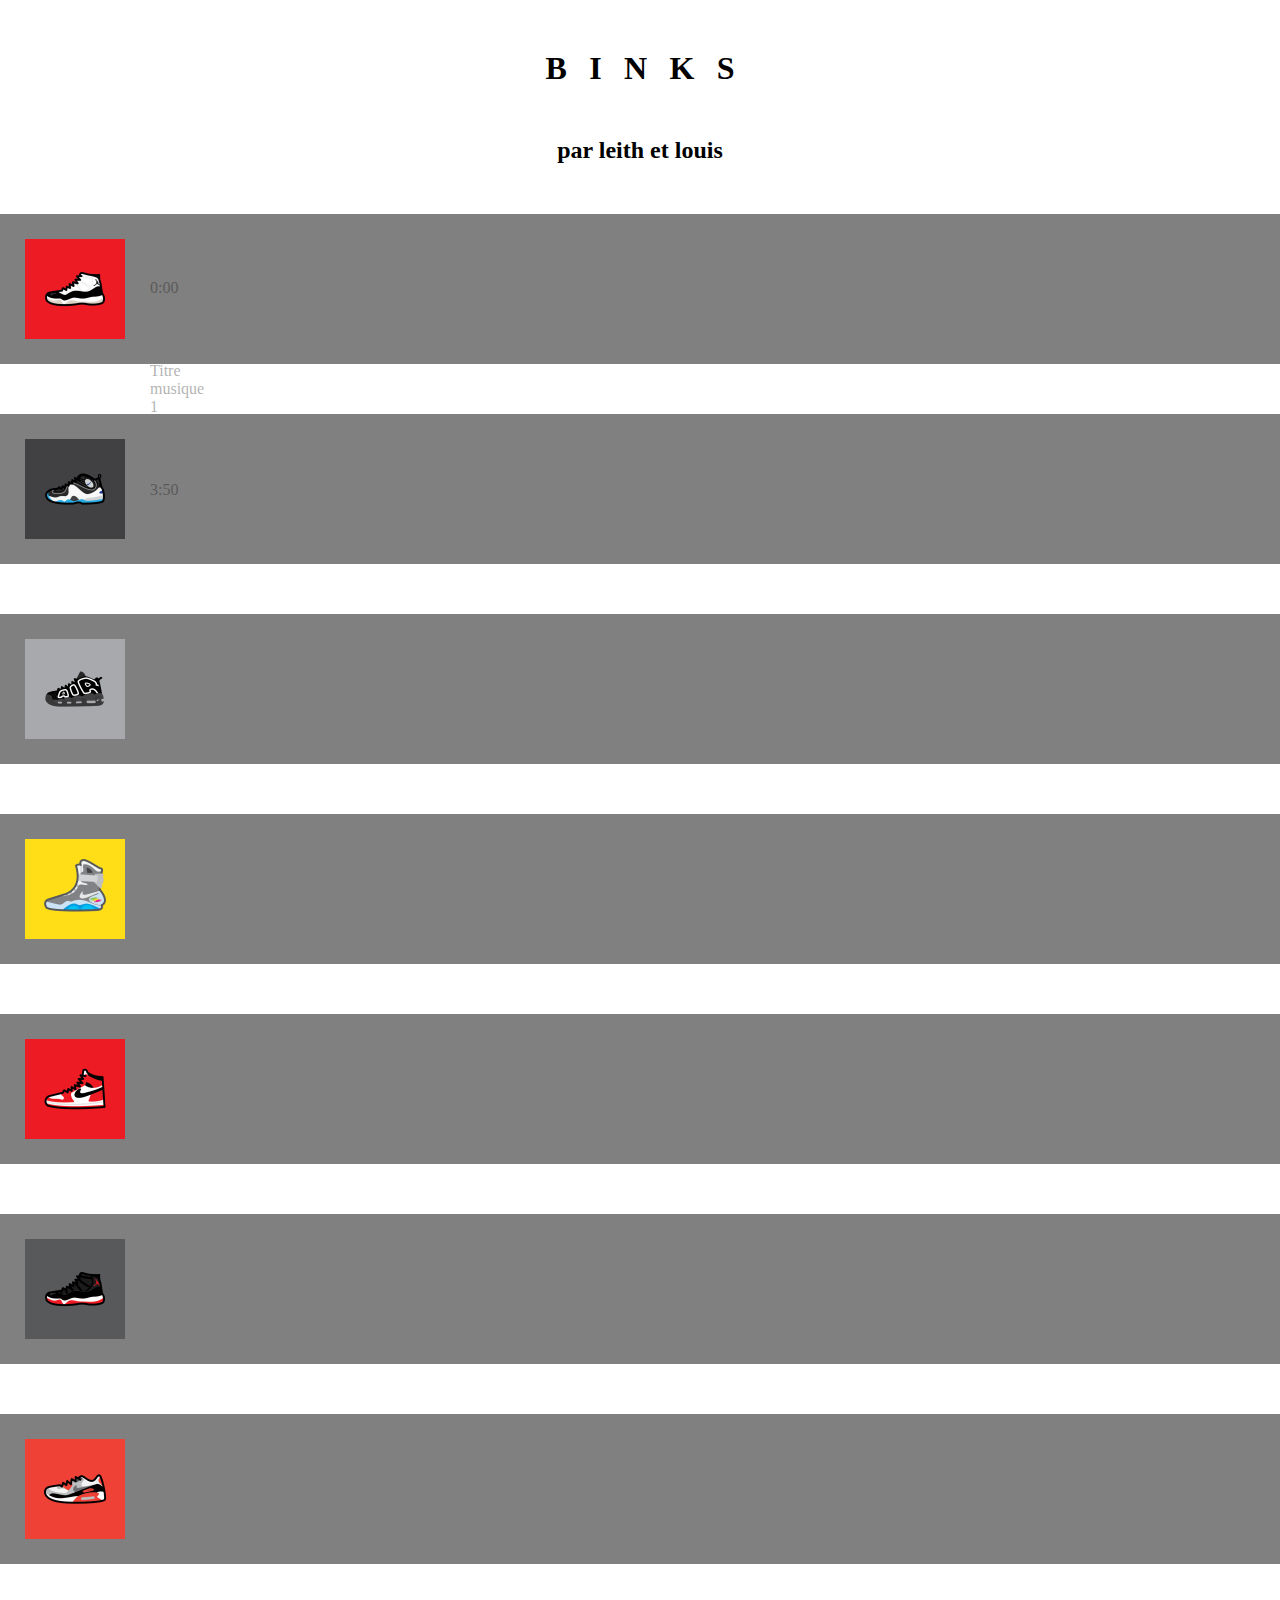
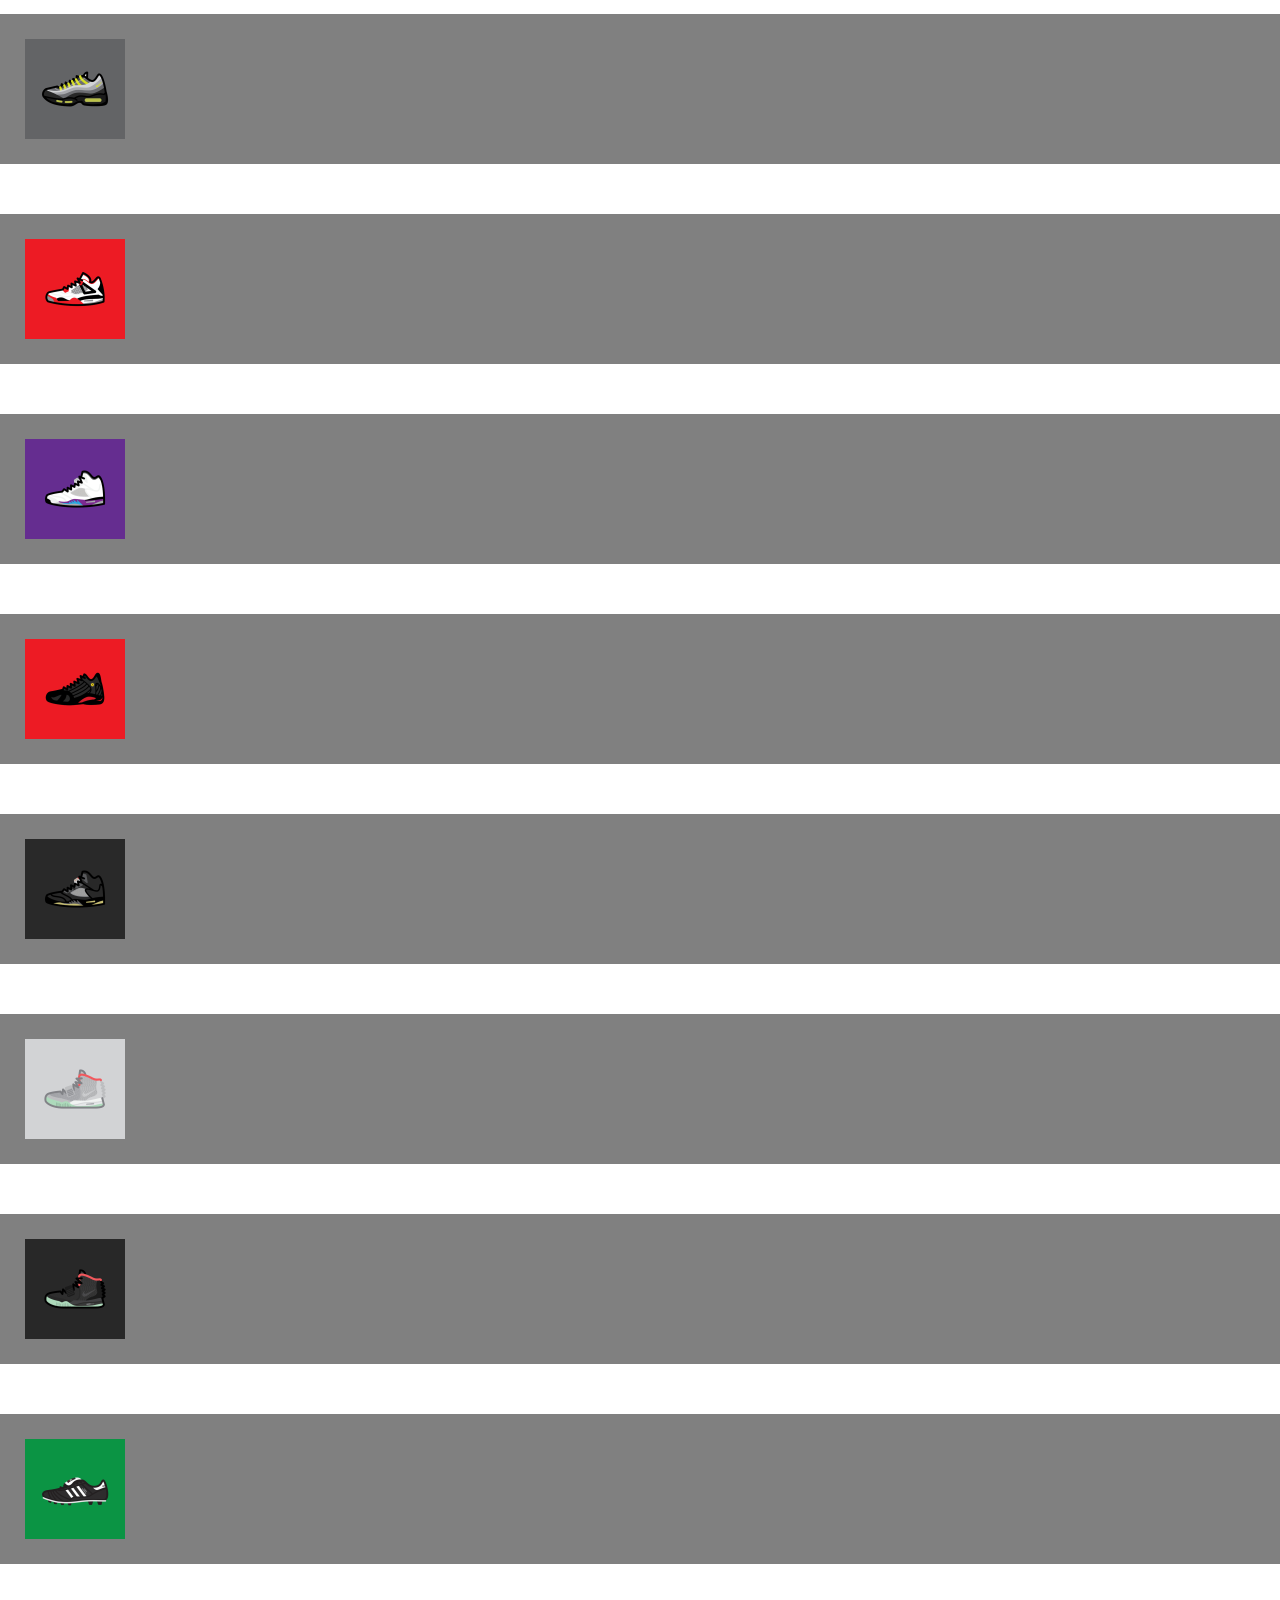
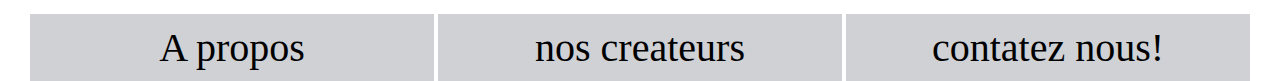
==== Binks-master/index.html @ 6ac834c7 "Timer" ====
<!DOCTYPE html>
<html lang="fr" dir="ltr">
  <head>

    <meta charset="utf-8">
    <link rel="stylesheet" href="style.css" />
    <title>NSI</title>

    <style>     * { padding: 0; margin: 0; }
     canvas { background: #eee; display: block; margin: 100 auto; }
    </style>

  </head>

  <body>

    <h1>BINKS</h1>
    <h2>par leith et louis</h2>

    <div class = "espaceMusique"><img class = "logoMusique" src="src/images/logo1.jpg" onclick="play('musique1')"/>
        <div id = barreProgression>
          <audio id='musique1' ontimeupdate="update(this)">
            <source src = "src/sons/musique1.wav">
          </audio>
          <span id="progression">0:00</span>
          <span id="titre">Titre musique 1</span>
          <span id="total">3:50</span>
        </div>
    </div>

    <div class = "espaceMusique"><img class = "logoMusique" src="src/images/logo2.jpg" onclick="play('musique2')"/>
        <div id = barreProgression>
        <audio id='musique2' ontimeupdate="update(this)" >
          <source src = "src/sons/musique2.wav">
        </audio>
        </div>
    </div>

    <div class = "espaceMusique"><img class = "logoMusique" src="src/images/logo3.jpg" onclick="play('musique3') "/>
      <div id = barreProgression>
      <audio id='musique3' ontimeupdate="update(this)">
        <source src = "src/sons/musique3.mp3">
      </audio>
      </div>
    </div>

    <div class = "espaceMusique"><img class = "logoMusique" src="src/images/logo4.jpg" onclick="play('musique4')"/>
      <div id = barreProgression>
      <audio id='musique4' ontimeupdate="update(this)">
        <source src = "src/sons/musique4.mp3">
      </audio>
      </div>
    </div>

    <div class = "espaceMusique"><img class = "logoMusique" src="src/images/logo5.jpg" onclick="play('musique5')"/>
      <div id = barreProgression>
      <audio id='musique5' ontimeupdate="update(this)">
        <source src = "src/sons/musique5.mp3">
      </audio>
      </div>
    </div>

    <div class = "espaceMusique"><img class = "logoMusique" src="src/images/logo6.jpg" onclick="play('musique6')"/>
      <div id = barreProgression>
      <audio id='musique6' ontimeupdate="update(this)">
        <source src = "src/sons/musique6.wav">
      </audio>
      </div>
    </div>

    <div class = "espaceMusique"><img class = "logoMusique" src="src/images/logo7.jpg" onclick="play('musique7')"/>
      <div id = barreProgression>
      <audio id='musique7' ontimeupdate="update(this)">
        <source src = "src/sons/musique7.mp3">
      </audio>
      </div>
    </div>

    <div class = "espaceMusique"><img class = "logoMusique" src="src/images/logo8.jpg" onclick="play('musique8')"/>
      <div id = barreProgression>
      <audio id='musique8' ontimeupdate="update(this)">
        <source src = "src/sons/musique8.mp3">
      </audio>
      </div>
   </div>
    <div class = "espaceMusique"><img class = "logoMusique" src="src/images/logo9.jpg" onclick="play('musique9')"/>
      <div id = barreProgression>
     <audio id='musique9' ontimeupdate="update(this)">
        <source src = "src/sons/musique9.mp3">
      </audio>
      </div>
    </div>

    <div class = "espaceMusique"><img class = "logoMusique" src="src/images/logo10.jpg" onclick="play('musique10')"/>
      <div id = barreProgression>
      <audio id='musique10' ontimeupdate="update(this)">
        <source src = "src/sons/musique10.wav">
      </audio>
      </div>
    </div>

    <div class = "espaceMusique"><img class = "logoMusique" src="src/images/logo11.jpg" onclick="play('musique11')"/>
      <div id = barreProgression>
      <audio id='musique11' ontimeupdate="update(this)">
        <source src = "src/sons/musique11.wav">
      </audio>
      </div>
    </div>

    <div class = "espaceMusique"><img class = "logoMusique" src="src/images/logo12.jpg" onclick="play('musique12')"/>
      <div id = barreProgression>
      <audio id='musique12' ontimeupdate="update(this)">
        <source src = "src/sons/musique12.mp3">
      </audio>
      </div>
    </div>

    <div class = "espaceMusique"><img class = "logoMusique" src="src/images/logo13.jpg" onclick="play('musique13')"/>
      <div id = barreProgression>
      <audio id='musique13' ontimeupdate="update(this)">
        <source src = "src/sons/musique13.wav">
      </audio>
      </div>
    </div>

    <div class = "espaceMusique"><img class = "logoMusique" src="src/images/logo14.jpg" onclick="play('musique14')"/>
      <div id = barreProgression>
      <audio id='musique14' ontimeupdate="update(this)">
        <source src = "src/sons/musique14.wav">
      </audio>
      </div>
    </div>

    <div class = "espaceMusique"><img class = "logoMusique" src="src/images/logo15.jpg" onclick="play('musique15')"/>
      <div id = barreProgression>
      <audio id='musique15' ontimeupdate="update(this)">
        <source src = "src/sons/musique15.mp3">
      </audio>
      </div>
    </div>


    <script src="script.js"></script>

  <footer>
      <nav>
          <ul>
            <li class="binks1"><a href="">A propos</a></li>
            <li class="binks1"><a href="">nos createurs</a></li>
            <li class="binks1"><a href="mailto:louisgrignola0108@gmail.com">contatez nous! </a>
            </li>
          </ul>
        </nav>
    </p>
  </footer>

  </body>
</html>
---- Binks-master/style.css ----
h1{
  margin: 50px;
  color: black;
  text-align: center;
  font-family:Quicksand-regular;
  font-size: 75;
  letter-spacing: 0.7em;
  text-indent: 0.7em;
}

h2{
  margin: 50px;
  color: black;
  text-align: center;
  font-family:Quicksand-regular;
  font-size: 50;
}

@font-face {
    font-family:Quicksand-regular ;
    src: url('src/police/Quicksand-regular.otf');

}nav ul li {
  text-align : center ;
  display : inline-block;
  width : 31%;
  font-size : 1.2rem;
  margin : 10px 0 10px 0;
  padding : 10px 10px 10px 10px;
}

div{
  margin: 50px 10% 20px;;
  padding: auto;
  background-color:white;
}


body{
  background-color: white;
  font-family: Quicksand-regular;
}

.espaceMusique{
  margin: auto;
  margin-bottom: 50px;
  height: 150px;
  width: 1400px;
  background-color: grey;
}

.logoMusique{
  margin: 25px 25px;
  height: 100px;
  width: 100px;
  position: absolute;
  z-index: 2;

}

.logoMusique:hover{
  opacity: 0.5;
}

nav ul li {
  color: white;
  text-align : center ;
  display : inline-block;
  width : 30%;
  font-size :40px;
  margin : auto;
  padding : 10px 10px 10px 10px;
}


.binks1{
  background-color: #CFD1D5;
}

a {
  text-decoration : none ;
  color : black;
}

nav ul {
  text-align : center;
}

#barreProgression{
  background-color: #CFD1D5;
  height: 150px;
  width: 0px;
  margin-left: 0px;
  margin-right: 0px;
  opacity: 0.3;
}

#progression{
  display: inline-block;
  margin-left: 150px;
  margin-top: 65px;
}

#total{
  display: inline-block;
  margin-left: 150px;
  margin-top: 65px;
}

#titre{
  display: inline-block;
  margin-left: 150px;
  margin-top: 65px;}
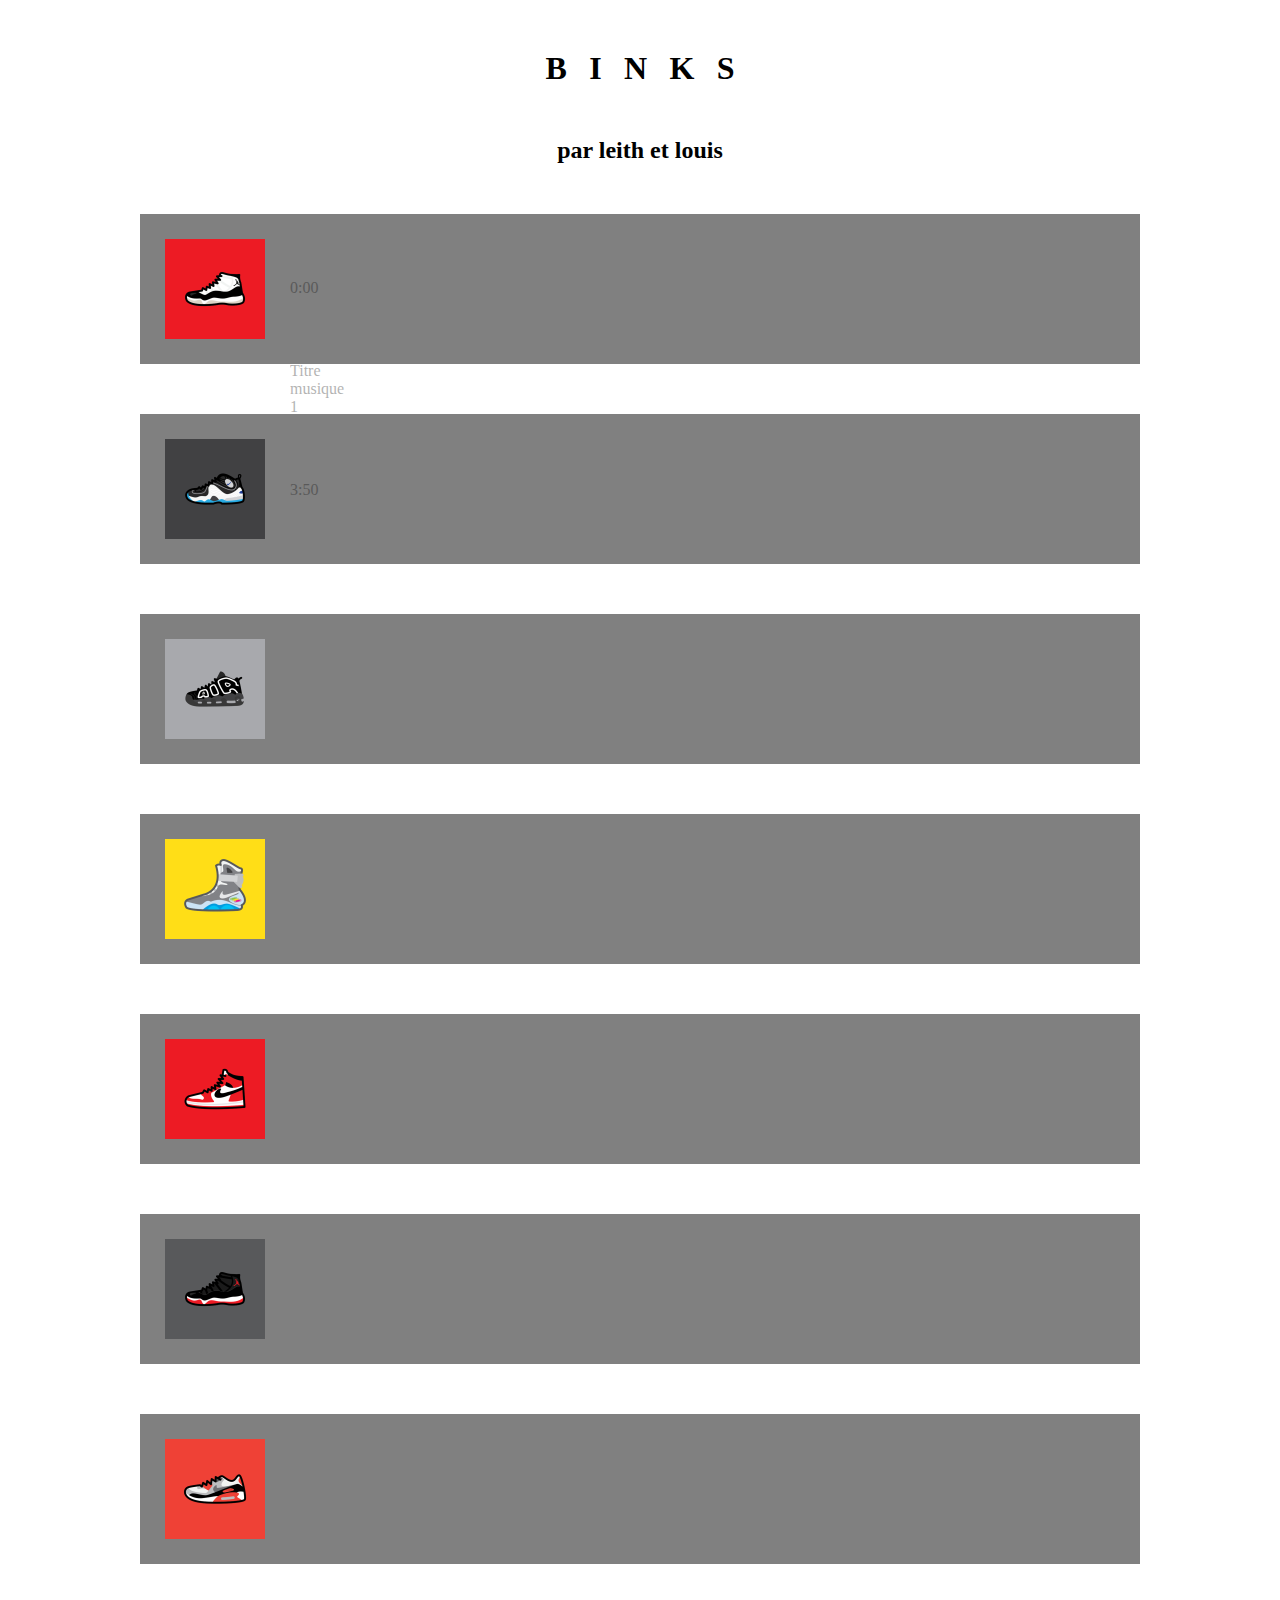
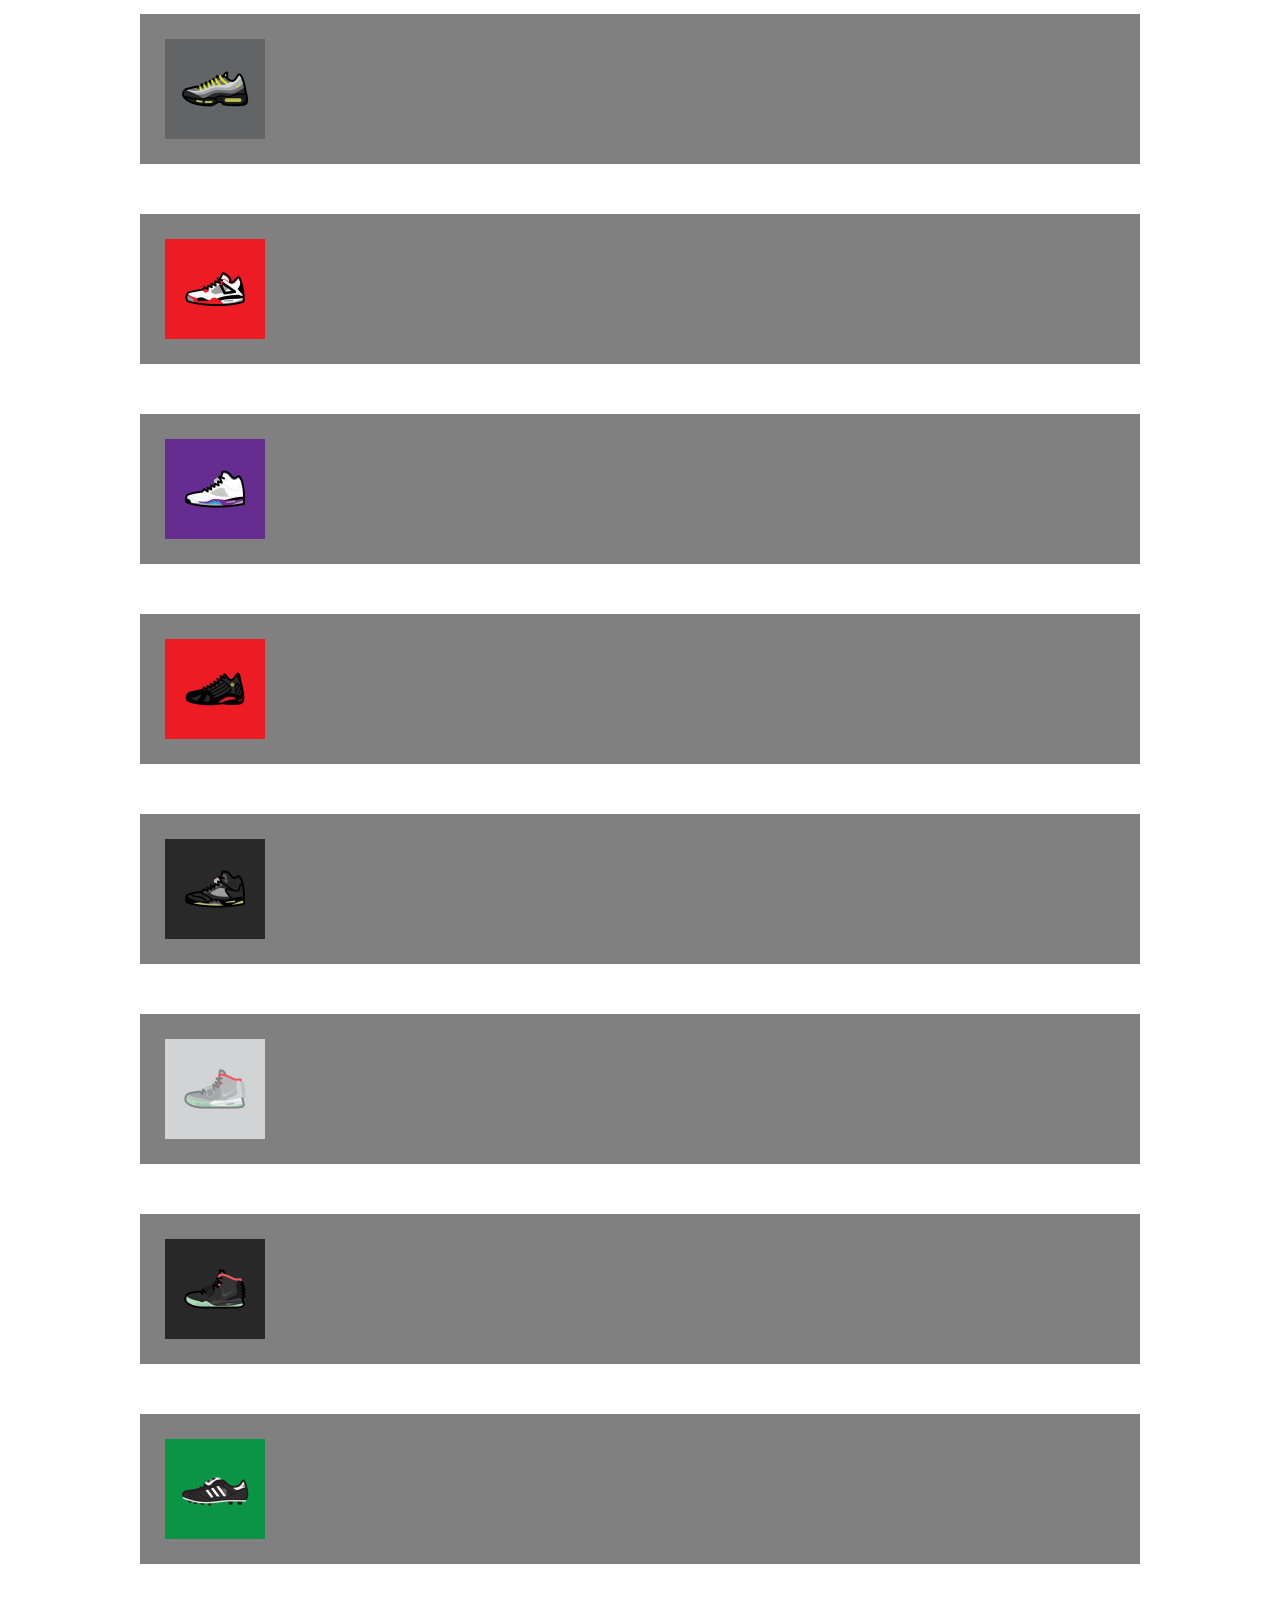
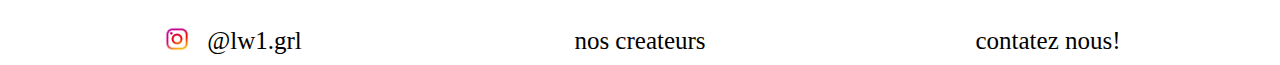
==== commit c32c8133: "nik" ====
--- a/Binks-master/index.html
+++ b/Binks-master/index.html
@@ -145,7 +145,8 @@
   <footer>
       <nav>
           <ul>
-            <li class="binks1"><a href="">A propos</a></li>
+            <li class="binks1"><img  class= "style_footer" src="src/images/insta.png"><a href="https://www.instagram.com/lw1.grl/?hl=fr">@lw1.grl</a>
+            </li>
             <li class="binks1"><a href="">nos createurs</a></li>
             <li class="binks1"><a href="mailto:louisgrignola0108@gmail.com">contatez nous! </a>
             </li>
--- a/Binks-master/style.css
+++ b/Binks-master/style.css
@@ -45,7 +45,7 @@
   margin: auto;
   margin-bottom: 50px;
   height: 150px;
-  width: 1400px;
+  width: 1000px;
   background-color: grey;
 }
 
@@ -67,14 +67,17 @@
   text-align : center ;
   display : inline-block;
   width : 30%;
-  font-size :40px;
+  font-size :25px;
   margin : auto;
   padding : 10px 10px 10px 10px;
 }
 
-
-.binks1{
-  background-color: #CFD1D5;
+ 
+.style_footer{
+  height: 30px;
+  width: 30px;
+  margin-right: 15px;
+  margin-bottom: -5px;
 }
 
 a {
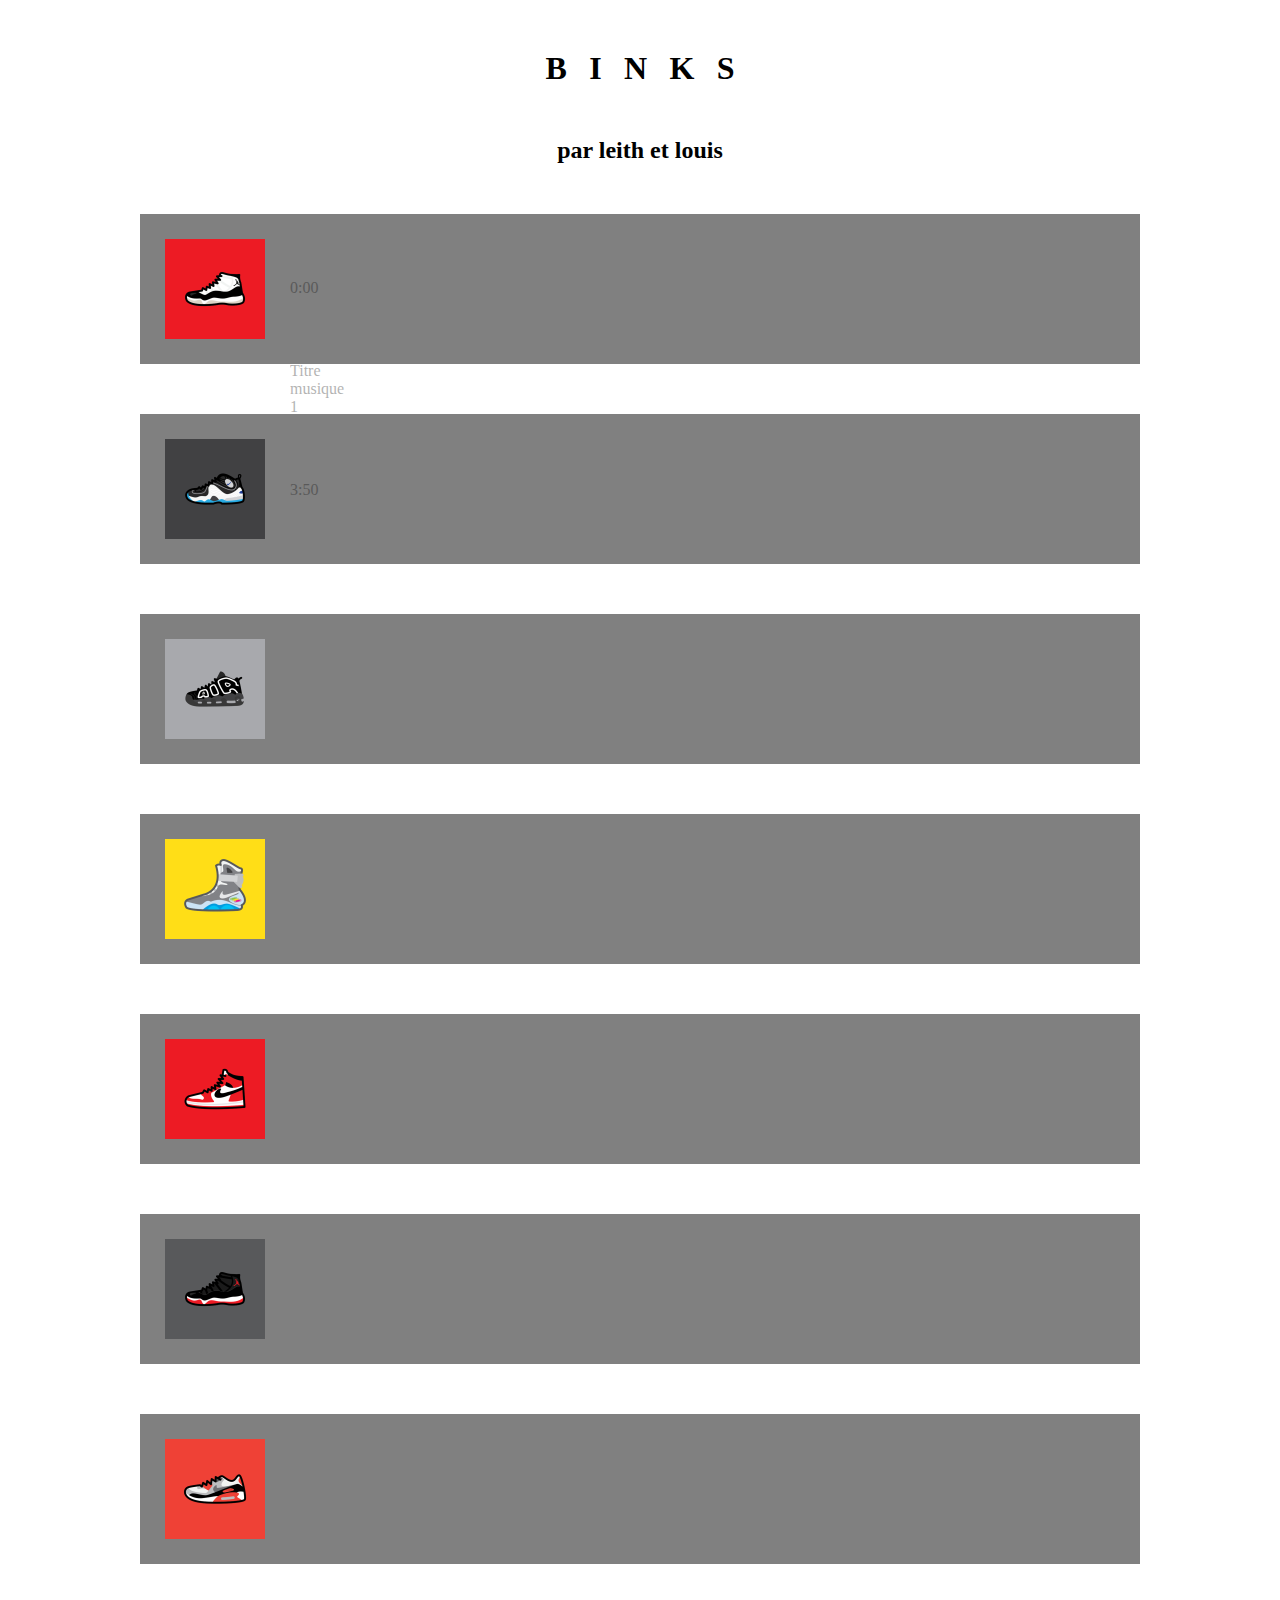
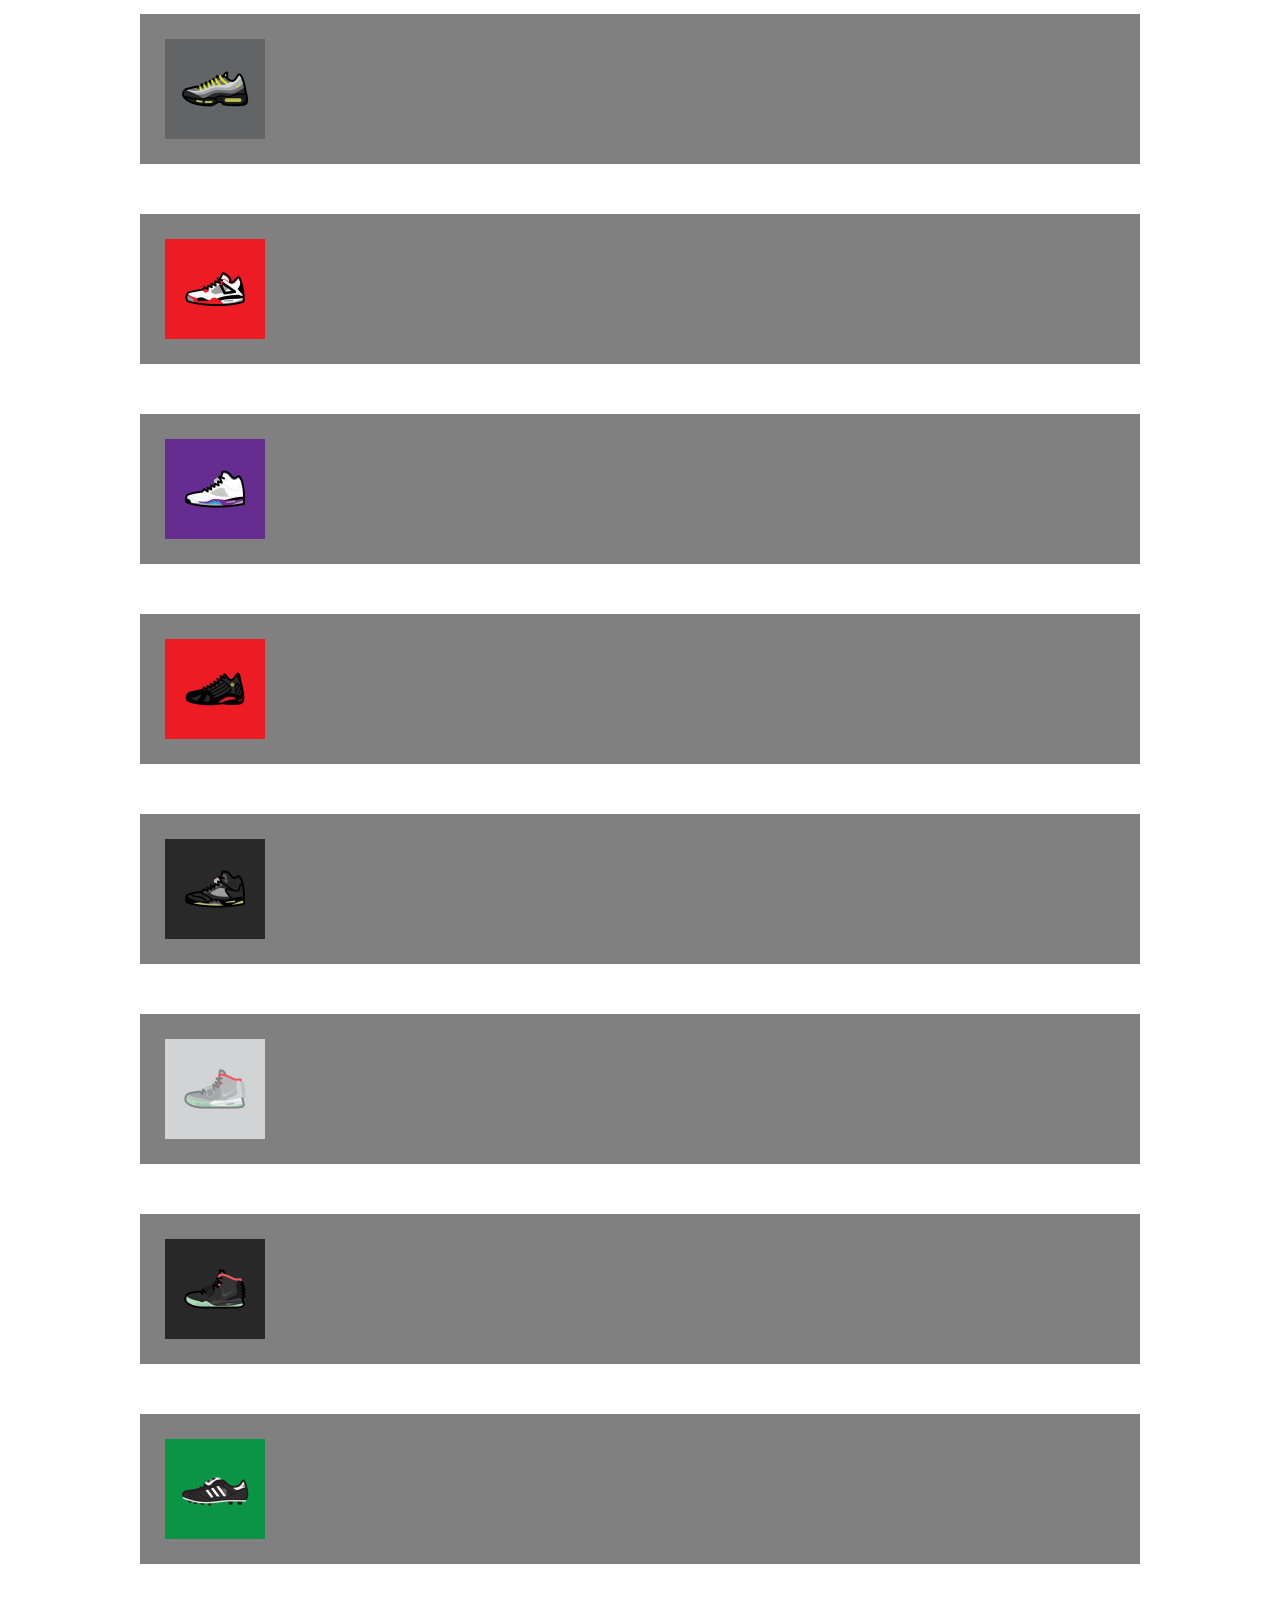
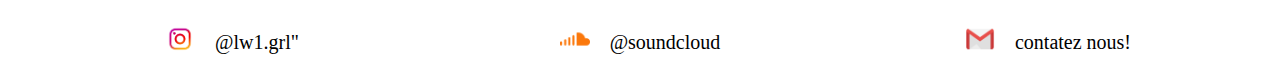
==== commit cd957c40: "Add files via upload" ====
--- a/Binks-master/index.html
+++ b/Binks-master/index.html
@@ -145,10 +145,20 @@
   <footer>
       <nav>
           <ul>
-            <li class="binks1"><img  class= "style_footer" src="src/images/insta.png"><a href="https://www.instagram.com/lw1.grl/?hl=fr">@lw1.grl</a>
+            <li class="binks1">
+              <img  class= "style_footer" src="src/images/insta.png">
+              <a href="https://www.instagram.com/lw1.grl/?hl=fr">@lw1.grl" 
+              </a>
             </li>
-            <li class="binks1"><a href="">nos createurs</a></li>
-            <li class="binks1"><a href="mailto:louisgrignola0108@gmail.com">contatez nous! </a>
+            <li class="binks1">
+              <img  class="style_footer" src="src/images/soundcloud.png">
+              <a href="https://soundcloud.com/louis-grignola">@soundcloud
+            </a>
+            </li>
+            <li class="binks1">
+              <img class="style_footer" src="src/images/mail.png">
+              <a href="mailto:louisgrignola0108@gmail.com">contatez nous! 
+              </a>
             </li>
           </ul>
         </nav>
--- a/Binks-master/style.css
+++ b/Binks-master/style.css
@@ -67,7 +67,7 @@
   text-align : center ;
   display : inline-block;
   width : 30%;
-  font-size :25px;
+  font-size :20px;
   margin : auto;
   padding : 10px 10px 10px 10px;
 }
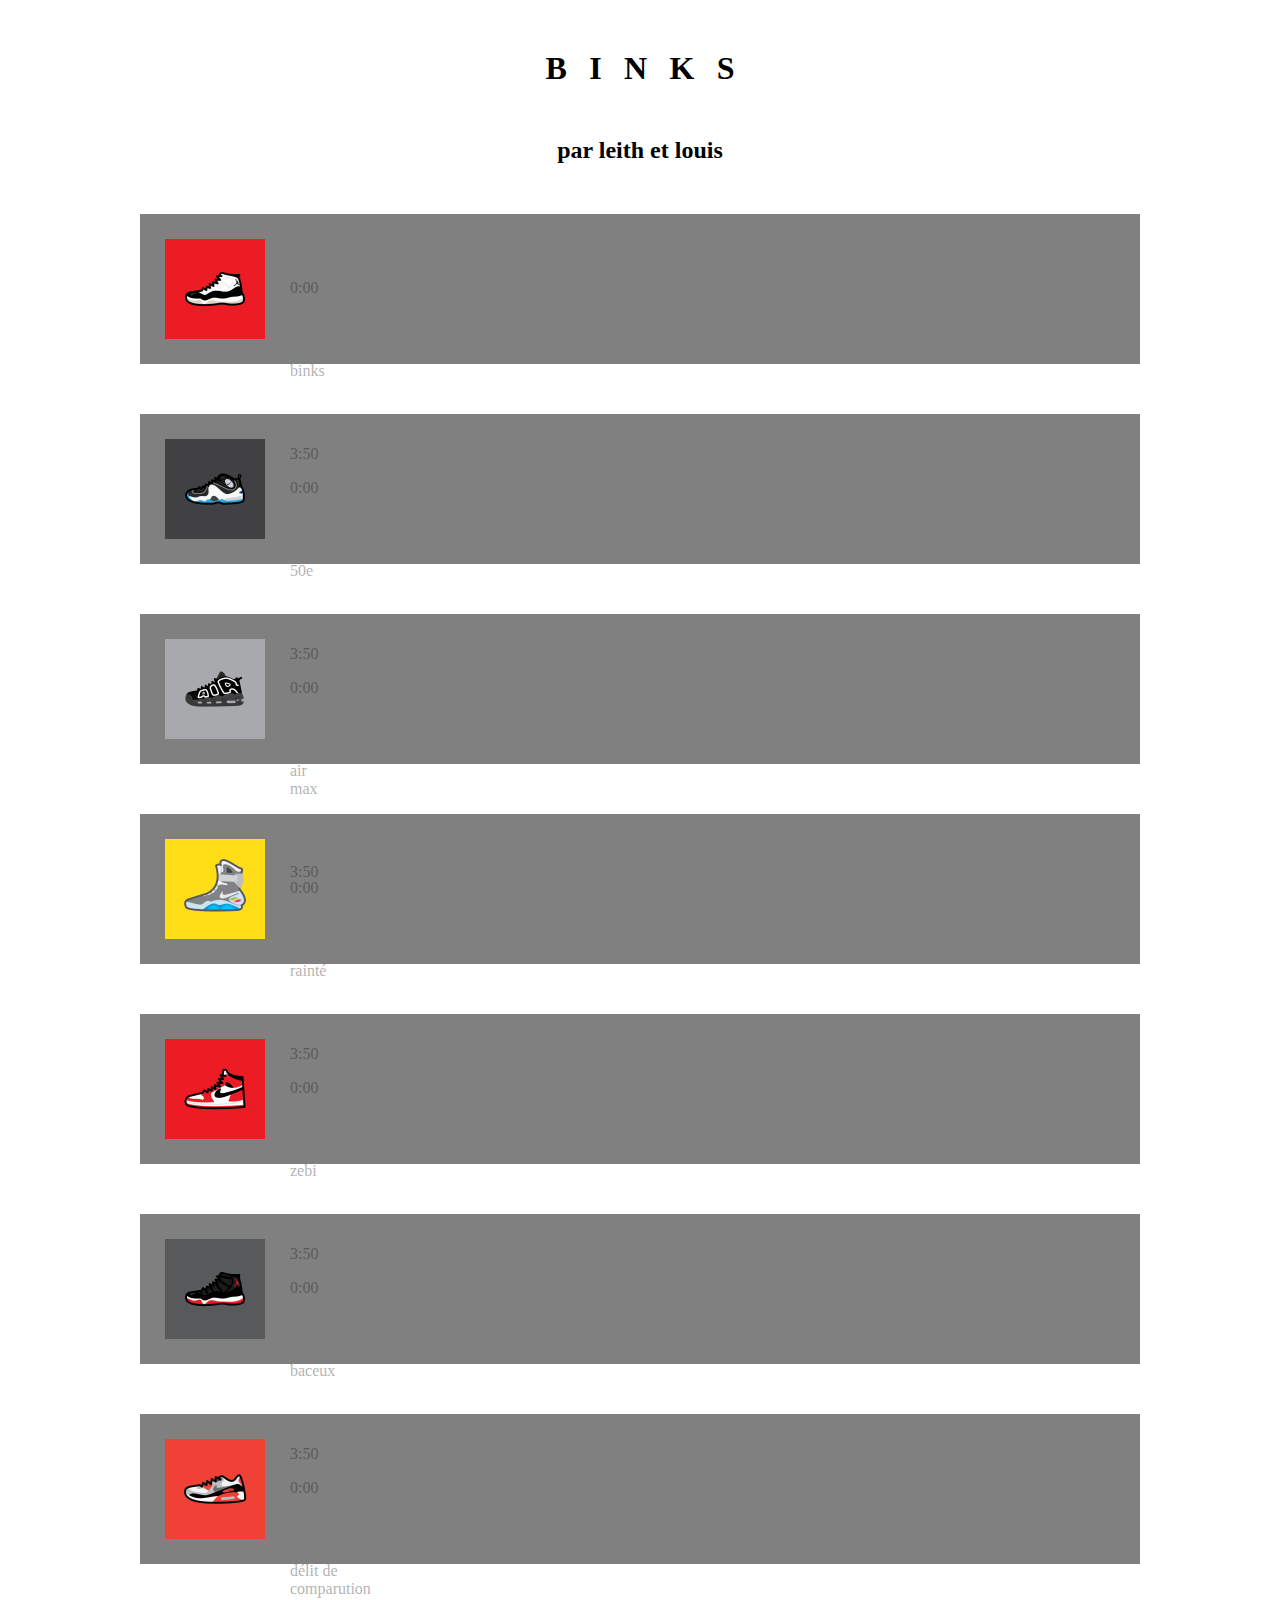
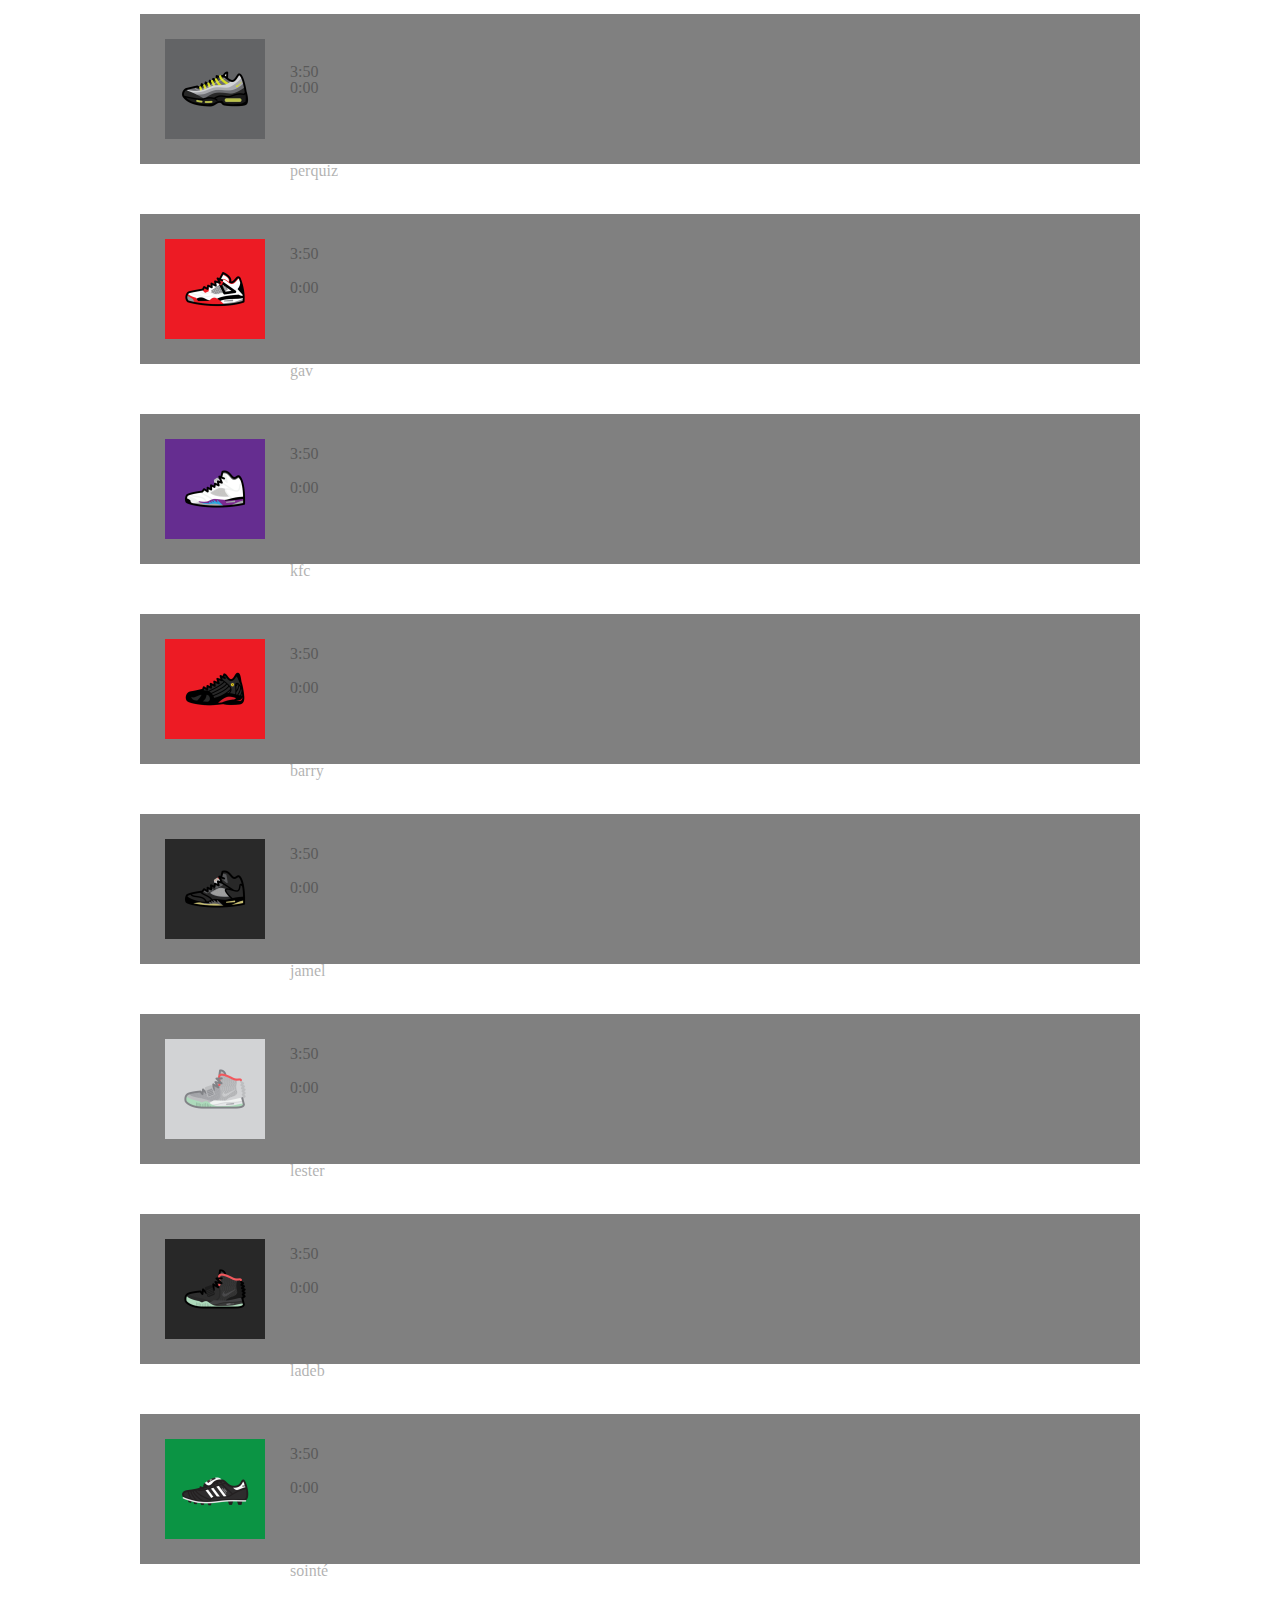
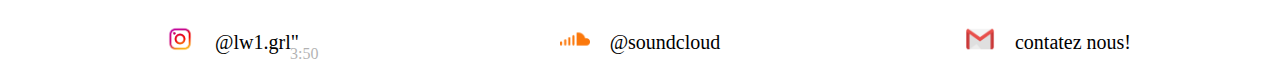
==== commit d81b698f: "Add files via upload" ====
--- a/Binks-master/index.html
+++ b/Binks-master/index.html
@@ -23,7 +23,7 @@
             <source src = "src/sons/musique1.wav">
           </audio>
           <span id="progression">0:00</span>
-          <span id="titre">Titre musique 1</span>
+          <span id="titre">binks</span>
           <span id="total">3:50</span>
         </div>
     </div>
@@ -33,6 +33,9 @@
         <audio id='musique2' ontimeupdate="update(this)" >
           <source src = "src/sons/musique2.wav">
         </audio>
+          <span id="progression">0:00</span>
+          <span id="titre">50e</span>
+          <span id="total">3:50</span>
         </div>
     </div>
 
@@ -41,6 +44,9 @@
       <audio id='musique3' ontimeupdate="update(this)">
         <source src = "src/sons/musique3.mp3">
       </audio>
+          <span id="progression">0:00</span>
+          <span id="titre">air max</span>
+          <span id="total">3:50</span>
       </div>
     </div>
 
@@ -49,6 +55,9 @@
       <audio id='musique4' ontimeupdate="update(this)">
         <source src = "src/sons/musique4.mp3">
       </audio>
+          <span id="progression">0:00</span>
+          <span id="titre">rainté</span>
+          <span id="total">3:50</span>
       </div>
     </div>
 
@@ -57,6 +66,9 @@
       <audio id='musique5' ontimeupdate="update(this)">
         <source src = "src/sons/musique5.mp3">
       </audio>
+          <span id="progression">0:00</span>
+          <span id="titre">zebi</span>
+          <span id="total">3:50</span>
       </div>
     </div>
 
@@ -65,6 +77,9 @@
       <audio id='musique6' ontimeupdate="update(this)">
         <source src = "src/sons/musique6.wav">
       </audio>
+          <span id="progression">0:00</span>
+          <span id="titre">baceux</span>
+          <span id="total">3:50</span>
       </div>
     </div>
 
@@ -73,6 +88,9 @@
       <audio id='musique7' ontimeupdate="update(this)">
         <source src = "src/sons/musique7.mp3">
       </audio>
+          <span id="progression">0:00</span>
+          <span id="titre">délit de comparution</span>
+          <span id="total">3:50</span>
       </div>
     </div>
 
@@ -81,6 +99,9 @@
       <audio id='musique8' ontimeupdate="update(this)">
         <source src = "src/sons/musique8.mp3">
       </audio>
+          <span id="progression">0:00</span>
+          <span id="titre">perquiz</span>
+          <span id="total">3:50</span>
       </div>
    </div>
     <div class = "espaceMusique"><img class = "logoMusique" src="src/images/logo9.jpg" onclick="play('musique9')"/>
@@ -88,6 +109,9 @@
      <audio id='musique9' ontimeupdate="update(this)">
         <source src = "src/sons/musique9.mp3">
       </audio>
+          <span id="progression">0:00</span>
+          <span id="titre">gav</span>
+          <span id="total">3:50</span>
       </div>
     </div>
 
@@ -96,6 +120,9 @@
       <audio id='musique10' ontimeupdate="update(this)">
         <source src = "src/sons/musique10.wav">
       </audio>
+          <span id="progression">0:00</span>
+          <span id="titre">kfc</span>
+          <span id="total">3:50</span>
       </div>
     </div>
 
@@ -104,6 +131,9 @@
       <audio id='musique11' ontimeupdate="update(this)">
         <source src = "src/sons/musique11.wav">
       </audio>
+          <span id="progression">0:00</span>
+          <span id="titre">barry</span>
+          <span id="total">3:50</span>
       </div>
     </div>
 
@@ -112,6 +142,9 @@
       <audio id='musique12' ontimeupdate="update(this)">
         <source src = "src/sons/musique12.mp3">
       </audio>
+          <span id="progression">0:00</span>
+          <span id="titre">jamel</span>
+          <span id="total">3:50</span>
       </div>
     </div>
 
@@ -120,6 +153,9 @@
       <audio id='musique13' ontimeupdate="update(this)">
         <source src = "src/sons/musique13.wav">
       </audio>
+          <span id="progression">0:00</span>
+          <span id="titre">lester</span>
+          <span id="total">3:50</span>
       </div>
     </div>
 
@@ -128,6 +164,9 @@
       <audio id='musique14' ontimeupdate="update(this)">
         <source src = "src/sons/musique14.wav">
       </audio>
+          <span id="progression">0:00</span>
+          <span id="titre">ladeb</span>
+          <span id="total">3:50</span>
       </div>
     </div>
 
@@ -136,6 +175,9 @@
       <audio id='musique15' ontimeupdate="update(this)">
         <source src = "src/sons/musique15.mp3">
       </audio>
+          <span id="progression">0:00</span>
+          <span id="titre">sointé</span>
+          <span id="total">3:50</span>
       </div>
     </div>
 
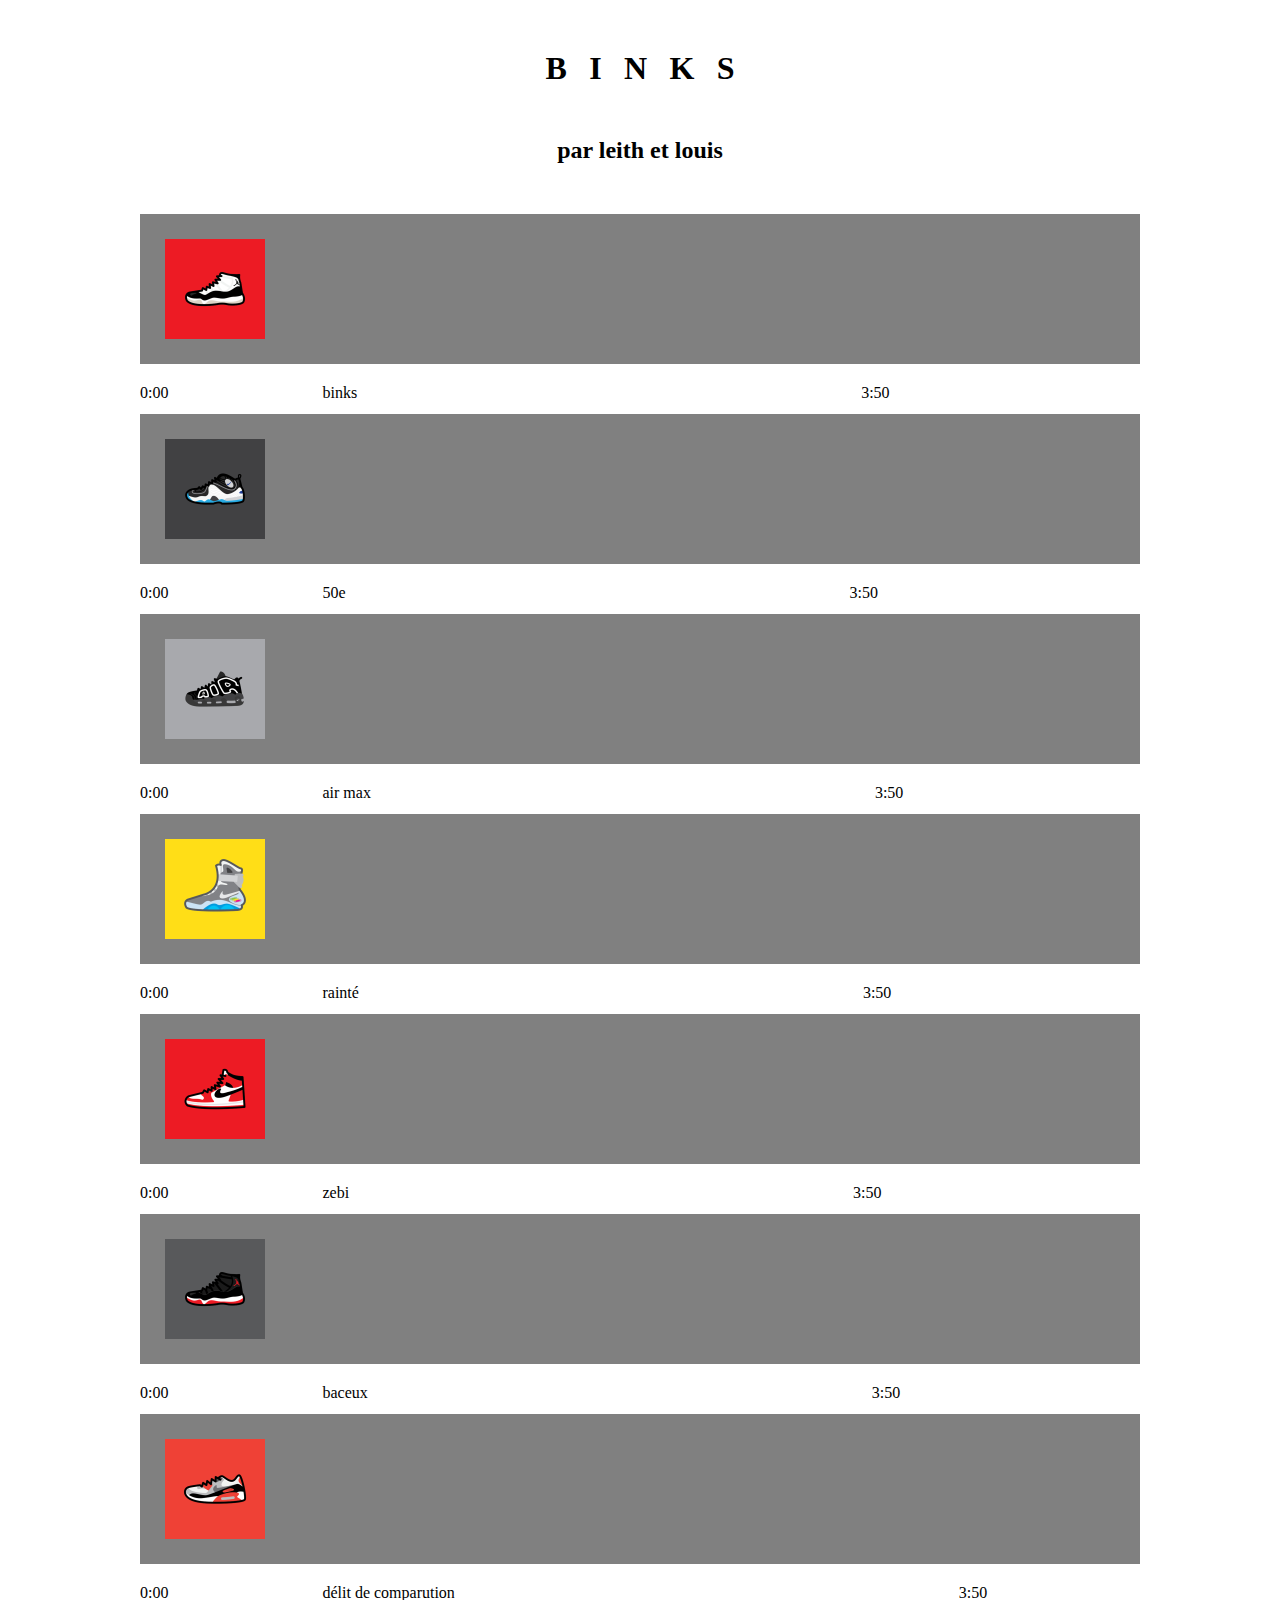
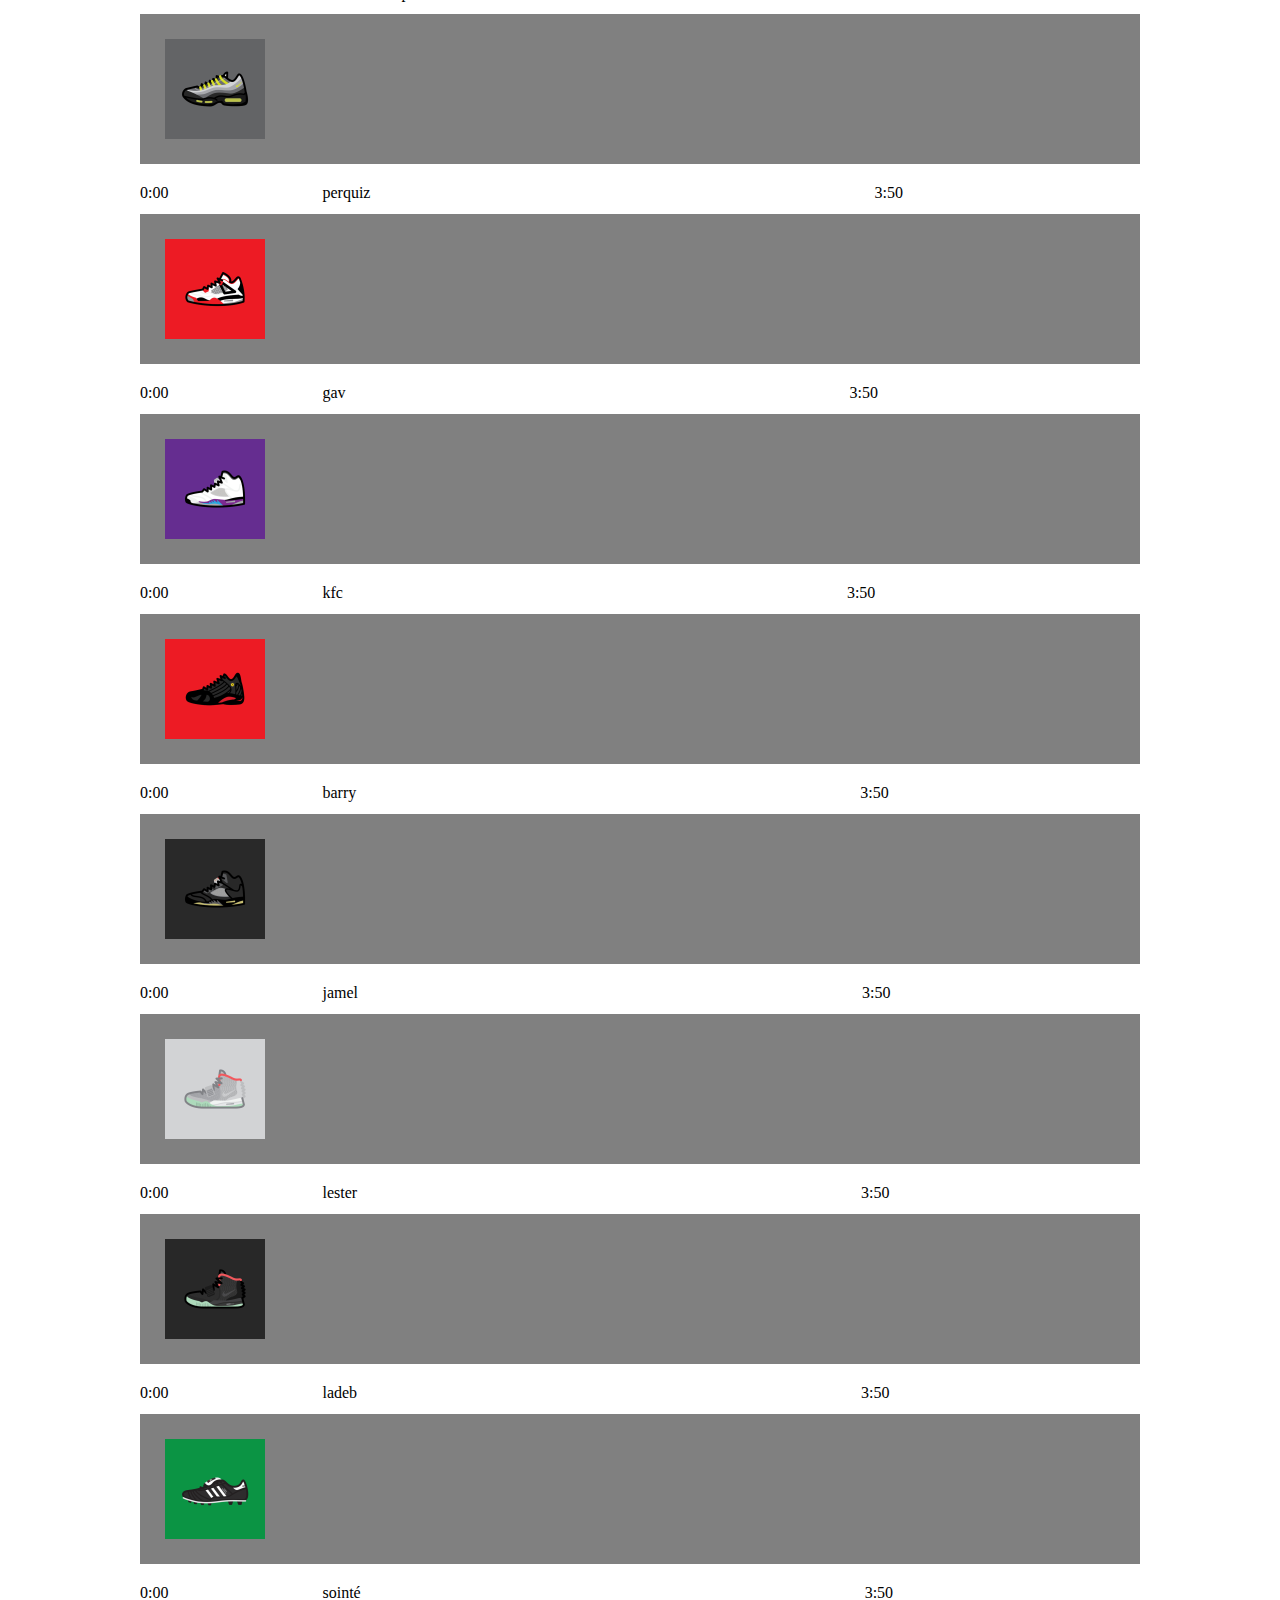
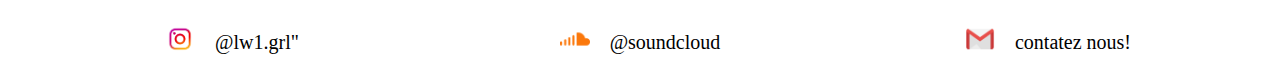
==== commit d4388a7f: "Réparation du timer" ====
--- a/Binks-master/index.html
+++ b/Binks-master/index.html
@@ -22,163 +22,163 @@
           <audio id='musique1' ontimeupdate="update(this)">
             <source src = "src/sons/musique1.wav">
           </audio>
-          <span id="progression">0:00</span>
-          <span id="titre">binks</span>
-          <span id="total">3:50</span>
         </div>
+        <span id="progression">0:00</span>
+        <span id="titre">binks</span>
+        <span id="total">3:50</span>
     </div>
 
     <div class = "espaceMusique"><img class = "logoMusique" src="src/images/logo2.jpg" onclick="play('musique2')"/>
         <div id = barreProgression>
-        <audio id='musique2' ontimeupdate="update(this)" >
-          <source src = "src/sons/musique2.wav">
-        </audio>
+          <audio id='musique2' ontimeupdate="update(this)" >
+            <source src = "src/sons/musique2.wav">
+          </audio>
+        </div>
           <span id="progression">0:00</span>
           <span id="titre">50e</span>
           <span id="total">3:50</span>
-        </div>
     </div>
 
     <div class = "espaceMusique"><img class = "logoMusique" src="src/images/logo3.jpg" onclick="play('musique3') "/>
       <div id = barreProgression>
-      <audio id='musique3' ontimeupdate="update(this)">
-        <source src = "src/sons/musique3.mp3">
-      </audio>
+        <audio id='musique3' ontimeupdate="update(this)">
+          <source src = "src/sons/musique3.mp3">
+        </audio>
+      </div>
           <span id="progression">0:00</span>
           <span id="titre">air max</span>
           <span id="total">3:50</span>
-      </div>
     </div>
 
     <div class = "espaceMusique"><img class = "logoMusique" src="src/images/logo4.jpg" onclick="play('musique4')"/>
       <div id = barreProgression>
-      <audio id='musique4' ontimeupdate="update(this)">
-        <source src = "src/sons/musique4.mp3">
-      </audio>
+        <audio id='musique4' ontimeupdate="update(this)">
+          <source src = "src/sons/musique4.mp3">
+        </audio>
+      </div>
           <span id="progression">0:00</span>
           <span id="titre">rainté</span>
           <span id="total">3:50</span>
-      </div>
     </div>
 
     <div class = "espaceMusique"><img class = "logoMusique" src="src/images/logo5.jpg" onclick="play('musique5')"/>
       <div id = barreProgression>
-      <audio id='musique5' ontimeupdate="update(this)">
-        <source src = "src/sons/musique5.mp3">
-      </audio>
+        <audio id='musique5' ontimeupdate="update(this)">
+          <source src = "src/sons/musique5.mp3">
+        </audio>
+      </div>
           <span id="progression">0:00</span>
           <span id="titre">zebi</span>
           <span id="total">3:50</span>
-      </div>
     </div>
 
     <div class = "espaceMusique"><img class = "logoMusique" src="src/images/logo6.jpg" onclick="play('musique6')"/>
       <div id = barreProgression>
-      <audio id='musique6' ontimeupdate="update(this)">
-        <source src = "src/sons/musique6.wav">
-      </audio>
+        <audio id='musique6' ontimeupdate="update(this)">
+          <source src = "src/sons/musique6.wav">
+        </audio>
+      </div>
           <span id="progression">0:00</span>
           <span id="titre">baceux</span>
           <span id="total">3:50</span>
-      </div>
     </div>
 
     <div class = "espaceMusique"><img class = "logoMusique" src="src/images/logo7.jpg" onclick="play('musique7')"/>
       <div id = barreProgression>
-      <audio id='musique7' ontimeupdate="update(this)">
-        <source src = "src/sons/musique7.mp3">
-      </audio>
+        <audio id='musique7' ontimeupdate="update(this)">
+          <source src = "src/sons/musique7.mp3">
+        </audio>
+      </div>
           <span id="progression">0:00</span>
           <span id="titre">délit de comparution</span>
           <span id="total">3:50</span>
-      </div>
     </div>
 
     <div class = "espaceMusique"><img class = "logoMusique" src="src/images/logo8.jpg" onclick="play('musique8')"/>
       <div id = barreProgression>
-      <audio id='musique8' ontimeupdate="update(this)">
-        <source src = "src/sons/musique8.mp3">
-      </audio>
+        <audio id='musique8' ontimeupdate="update(this)">
+          <source src = "src/sons/musique8.mp3">
+        </audio>
+      </div>
           <span id="progression">0:00</span>
           <span id="titre">perquiz</span>
           <span id="total">3:50</span>
-      </div>
    </div>
     <div class = "espaceMusique"><img class = "logoMusique" src="src/images/logo9.jpg" onclick="play('musique9')"/>
       <div id = barreProgression>
-     <audio id='musique9' ontimeupdate="update(this)">
-        <source src = "src/sons/musique9.mp3">
-      </audio>
+        <audio id='musique9' ontimeupdate="update(this)">
+          <source src = "src/sons/musique9.mp3">
+        </audio>
+      </div>
           <span id="progression">0:00</span>
           <span id="titre">gav</span>
           <span id="total">3:50</span>
-      </div>
     </div>
 
     <div class = "espaceMusique"><img class = "logoMusique" src="src/images/logo10.jpg" onclick="play('musique10')"/>
       <div id = barreProgression>
-      <audio id='musique10' ontimeupdate="update(this)">
-        <source src = "src/sons/musique10.wav">
-      </audio>
+        <audio id='musique10' ontimeupdate="update(this)">
+          <source src = "src/sons/musique10.wav">
+        </audio>
+      </div>
           <span id="progression">0:00</span>
           <span id="titre">kfc</span>
           <span id="total">3:50</span>
-      </div>
     </div>
 
     <div class = "espaceMusique"><img class = "logoMusique" src="src/images/logo11.jpg" onclick="play('musique11')"/>
       <div id = barreProgression>
-      <audio id='musique11' ontimeupdate="update(this)">
-        <source src = "src/sons/musique11.wav">
-      </audio>
+        <audio id='musique11' ontimeupdate="update(this)">
+          <source src = "src/sons/musique11.wav">
+        </audio>
+      </div>
           <span id="progression">0:00</span>
           <span id="titre">barry</span>
           <span id="total">3:50</span>
-      </div>
     </div>
 
     <div class = "espaceMusique"><img class = "logoMusique" src="src/images/logo12.jpg" onclick="play('musique12')"/>
       <div id = barreProgression>
-      <audio id='musique12' ontimeupdate="update(this)">
-        <source src = "src/sons/musique12.mp3">
-      </audio>
+        <audio id='musique12' ontimeupdate="update(this)">
+          <source src = "src/sons/musique12.mp3">
+        </audio>
+      </div>
           <span id="progression">0:00</span>
           <span id="titre">jamel</span>
           <span id="total">3:50</span>
-      </div>
     </div>
 
     <div class = "espaceMusique"><img class = "logoMusique" src="src/images/logo13.jpg" onclick="play('musique13')"/>
       <div id = barreProgression>
-      <audio id='musique13' ontimeupdate="update(this)">
-        <source src = "src/sons/musique13.wav">
-      </audio>
+        <audio id='musique13' ontimeupdate="update(this)">
+          <source src = "src/sons/musique13.wav">
+        </audio>
+      </div>
           <span id="progression">0:00</span>
           <span id="titre">lester</span>
           <span id="total">3:50</span>
-      </div>
     </div>
 
     <div class = "espaceMusique"><img class = "logoMusique" src="src/images/logo14.jpg" onclick="play('musique14')"/>
       <div id = barreProgression>
-      <audio id='musique14' ontimeupdate="update(this)">
-        <source src = "src/sons/musique14.wav">
-      </audio>
+        <audio id='musique14' ontimeupdate="update(this)">
+          <source src = "src/sons/musique14.wav">
+        </audio>
+      </div>
           <span id="progression">0:00</span>
           <span id="titre">ladeb</span>
           <span id="total">3:50</span>
-      </div>
     </div>
 
     <div class = "espaceMusique"><img class = "logoMusique" src="src/images/logo15.jpg" onclick="play('musique15')"/>
       <div id = barreProgression>
-      <audio id='musique15' ontimeupdate="update(this)">
-        <source src = "src/sons/musique15.mp3">
-      </audio>
+        <audio id='musique15' ontimeupdate="update(this)">
+          <source src = "src/sons/musique15.mp3">
+        </audio>
+      </div>
           <span id="progression">0:00</span>
           <span id="titre">sointé</span>
           <span id="total">3:50</span>
-      </div>
     </div>
 
 
@@ -189,7 +189,7 @@
           <ul>
             <li class="binks1">
               <img  class= "style_footer" src="src/images/insta.png">
-              <a href="https://www.instagram.com/lw1.grl/?hl=fr">@lw1.grl" 
+              <a href="https://www.instagram.com/lw1.grl/?hl=fr">@lw1.grl"
               </a>
             </li>
             <li class="binks1">
@@ -199,7 +199,7 @@
             </li>
             <li class="binks1">
               <img class="style_footer" src="src/images/mail.png">
-              <a href="mailto:louisgrignola0108@gmail.com">contatez nous! 
+              <a href="mailto:louisgrignola0108@gmail.com">contatez nous!
               </a>
             </li>
           </ul>
--- a/Binks-master/style.css
+++ b/Binks-master/style.css
@@ -72,7 +72,7 @@
   padding : 10px 10px 10px 10px;
 }
 
- 
+
 .style_footer{
   height: 30px;
   width: 30px;
@@ -100,17 +100,18 @@
 
 #progression{
   display: inline-block;
-  margin-left: 150px;
-  margin-top: 65px;
+  margin-left: 0px;
+  margin-top: 0px;
 }
 
 #total{
   display: inline-block;
-  margin-left: 150px;
-  margin-top: 65px;
+  margin-left: 500px;
+  margin-top: 0px;
 }
 
 #titre{
   display: inline-block;
   margin-left: 150px;
-  margin-top: 65px;}
+  margin-top: 0px;
+}
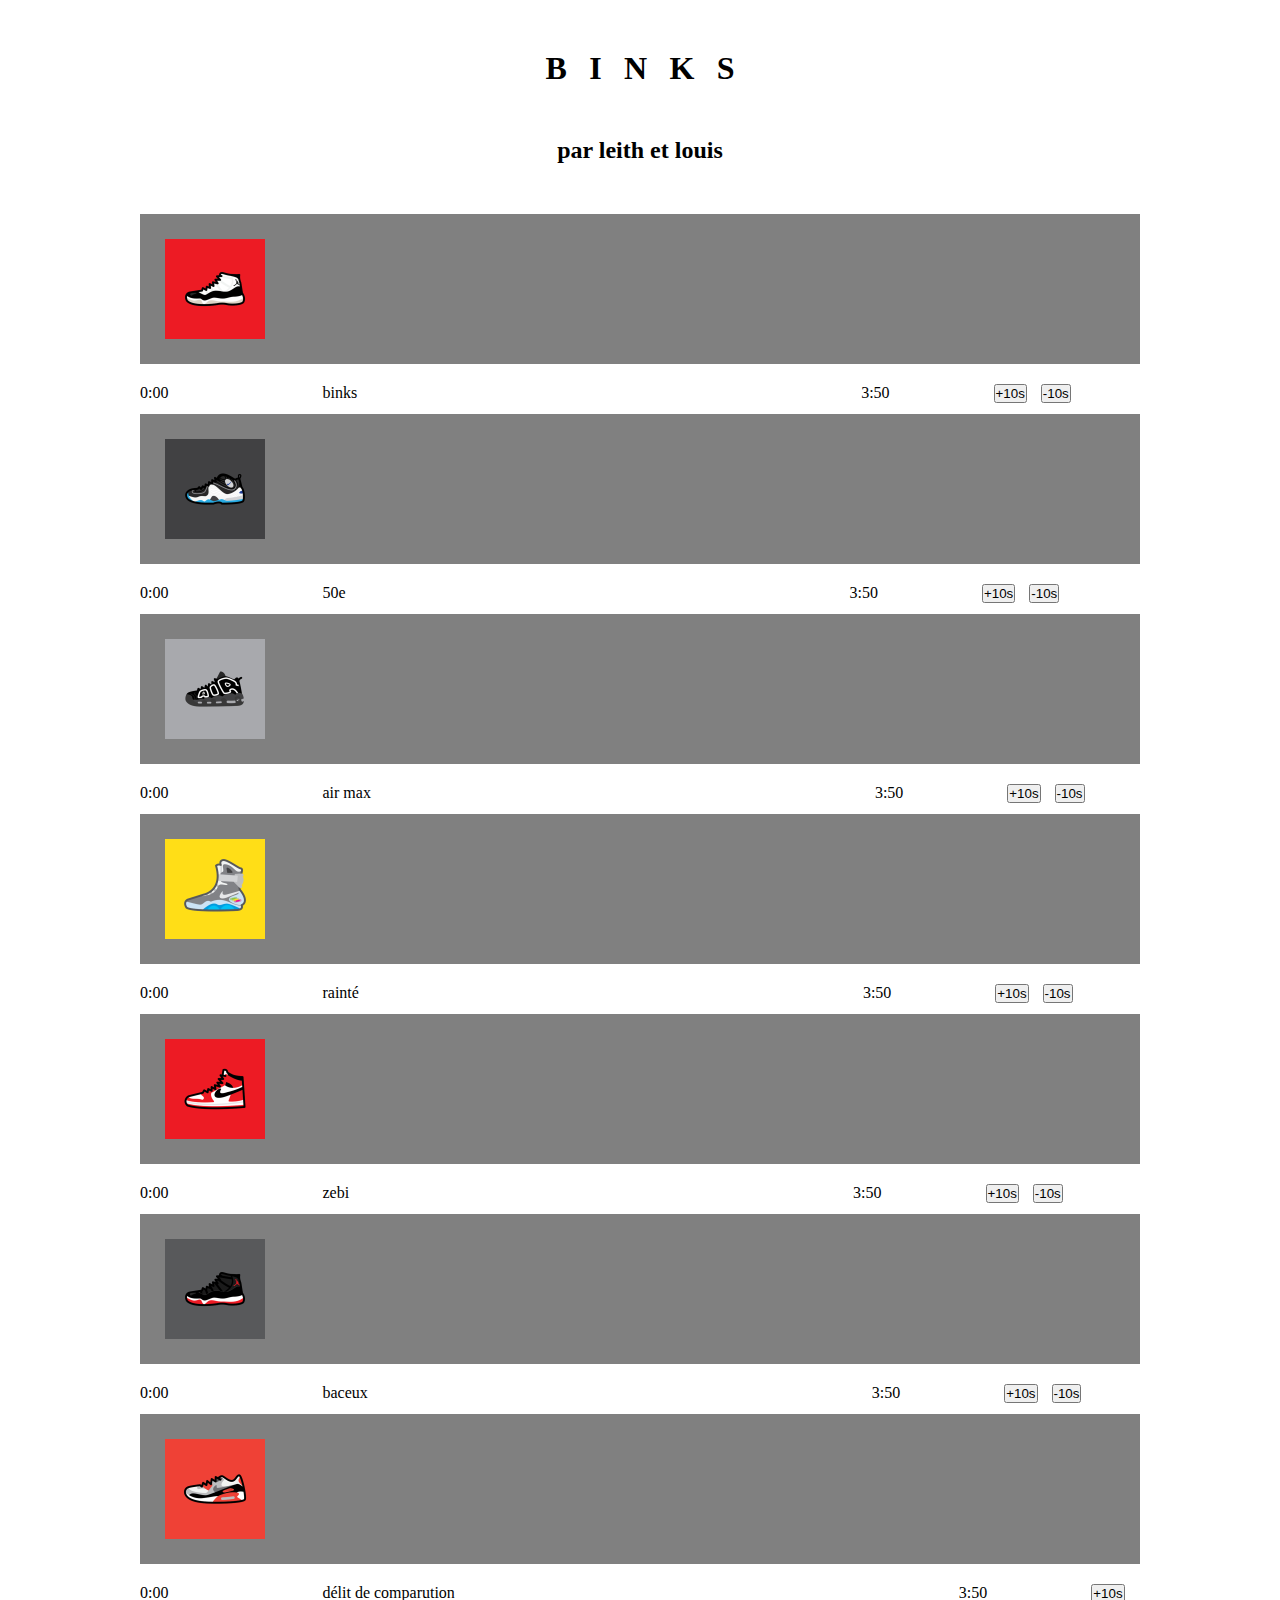
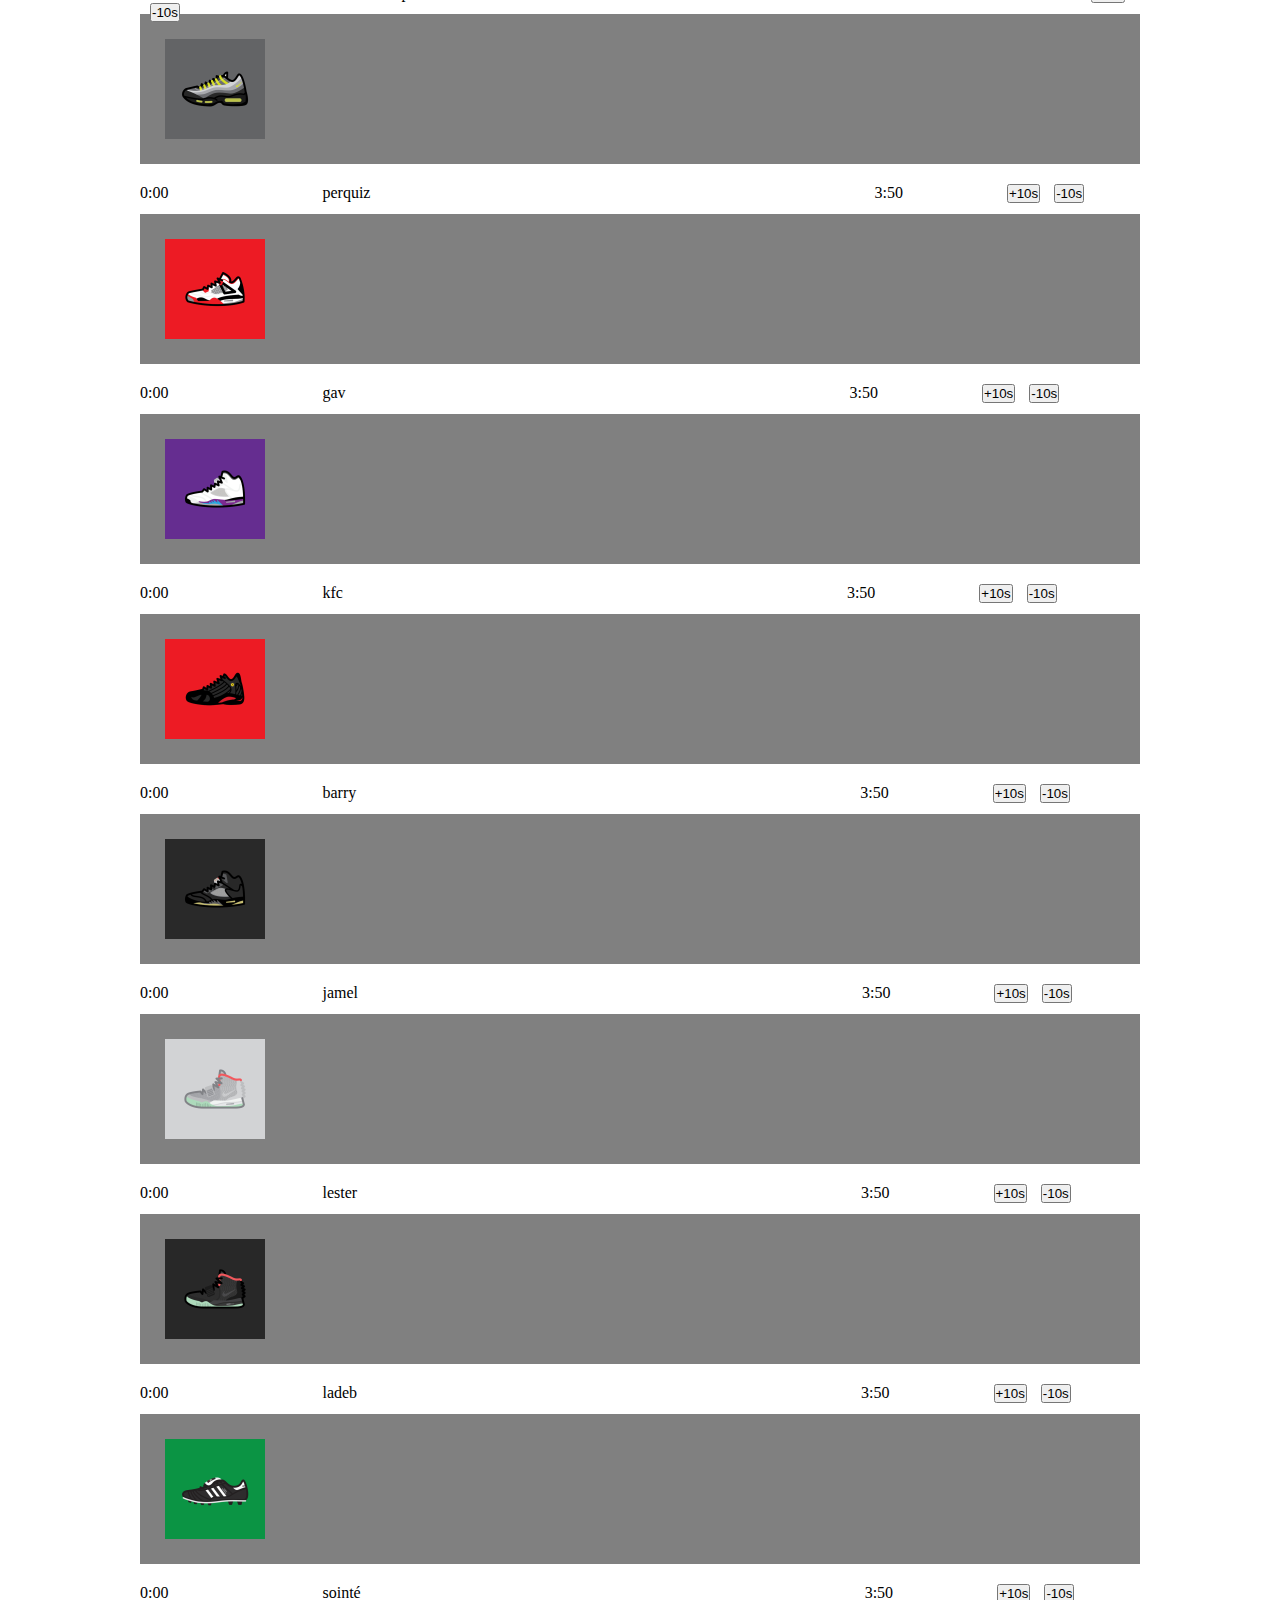
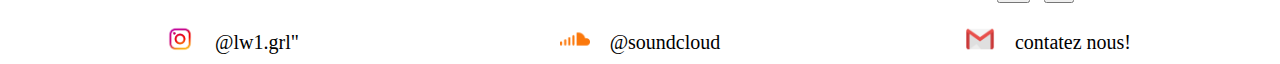
==== commit f5fd28ca: "boutons avancer reculer 10s" ====
--- a/Binks-master/index.html
+++ b/Binks-master/index.html
@@ -17,7 +17,7 @@
     <h1>BINKS</h1>
     <h2>par leith et louis</h2>
 
-    <div class = "espaceMusique"><img class = "logoMusique" src="src/images/logo1.jpg" onclick="play('musique1')"/>
+    <div class = "espaceMusique" ><img class = "logoMusique" src="src/images/logo1.jpg" onclick="play('musique1')"/>
         <div id = barreProgression>
           <audio id='musique1' ontimeupdate="update(this)">
             <source src = "src/sons/musique1.wav">
@@ -26,6 +26,8 @@
         <span id="progression">0:00</span>
         <span id="titre">binks</span>
         <span id="total">3:50</span>
+        <button id="boutonP10" type="button" onclick="boutonP('musique1')">+10s</button>
+        <button id="boutonM10" type="button" onclick="boutonM('musique1')">-10s</button>
     </div>
 
     <div class = "espaceMusique"><img class = "logoMusique" src="src/images/logo2.jpg" onclick="play('musique2')"/>
@@ -37,6 +39,8 @@
           <span id="progression">0:00</span>
           <span id="titre">50e</span>
           <span id="total">3:50</span>
+          <button id="boutonP10" type="button" onclick="boutonP('musique2')">+10s</button>
+          <button id="boutonM10" type="button" onclick="boutonM('musique2')">-10s</button>
     </div>
 
     <div class = "espaceMusique"><img class = "logoMusique" src="src/images/logo3.jpg" onclick="play('musique3') "/>
@@ -48,6 +52,8 @@
           <span id="progression">0:00</span>
           <span id="titre">air max</span>
           <span id="total">3:50</span>
+          <button id="boutonP10" type="button" onclick="boutonP('musique3')">+10s</button>
+          <button id="boutonM10" type="button" onclick="boutonM('musique3')">-10s</button>
     </div>
 
     <div class = "espaceMusique"><img class = "logoMusique" src="src/images/logo4.jpg" onclick="play('musique4')"/>
@@ -59,6 +65,8 @@
           <span id="progression">0:00</span>
           <span id="titre">rainté</span>
           <span id="total">3:50</span>
+          <button id="boutonP10" type="button" onclick="boutonP('musique4')">+10s</button>
+          <button id="boutonM10" type="button" onclick="boutonM('musique4')">-10s</button>
     </div>
 
     <div class = "espaceMusique"><img class = "logoMusique" src="src/images/logo5.jpg" onclick="play('musique5')"/>
@@ -70,6 +78,8 @@
           <span id="progression">0:00</span>
           <span id="titre">zebi</span>
           <span id="total">3:50</span>
+          <button id="boutonP10" type="button" onclick="boutonP('musique5')">+10s</button>
+          <button id="boutonM10" type="button" onclick="boutonM('musique5')">-10s</button>
     </div>
 
     <div class = "espaceMusique"><img class = "logoMusique" src="src/images/logo6.jpg" onclick="play('musique6')"/>
@@ -81,6 +91,8 @@
           <span id="progression">0:00</span>
           <span id="titre">baceux</span>
           <span id="total">3:50</span>
+          <button id="boutonP10" type="button" onclick="boutonP('musique6')">+10s</button>
+          <button id="boutonM10" type="button" onclick="boutonM('musique6')">-10s</button>
     </div>
 
     <div class = "espaceMusique"><img class = "logoMusique" src="src/images/logo7.jpg" onclick="play('musique7')"/>
@@ -92,6 +104,8 @@
           <span id="progression">0:00</span>
           <span id="titre">délit de comparution</span>
           <span id="total">3:50</span>
+          <button id="boutonP10" type="button" onclick="boutonP('musique7')">+10s</button>
+          <button id="boutonM10" type="button" onclick="boutonM('musique7')">-10s</button>
     </div>
 
     <div class = "espaceMusique"><img class = "logoMusique" src="src/images/logo8.jpg" onclick="play('musique8')"/>
@@ -103,6 +117,8 @@
           <span id="progression">0:00</span>
           <span id="titre">perquiz</span>
           <span id="total">3:50</span>
+          <button id="boutonP10" type="button" onclick="boutonP('musique8')">+10s</button>
+          <button id="boutonM10" type="button" onclick="boutonM('musique8')">-10s</button>
    </div>
     <div class = "espaceMusique"><img class = "logoMusique" src="src/images/logo9.jpg" onclick="play('musique9')"/>
       <div id = barreProgression>
@@ -113,6 +129,8 @@
           <span id="progression">0:00</span>
           <span id="titre">gav</span>
           <span id="total">3:50</span>
+          <button id="boutonP10" type="button" onclick="boutonP('musique9')">+10s</button>
+          <button id="boutonM10" type="button" onclick="boutonM('musique9')">-10s</button>
     </div>
 
     <div class = "espaceMusique"><img class = "logoMusique" src="src/images/logo10.jpg" onclick="play('musique10')"/>
@@ -124,6 +142,8 @@
           <span id="progression">0:00</span>
           <span id="titre">kfc</span>
           <span id="total">3:50</span>
+          <button id="boutonP10" type="button" onclick="boutonP('musique10')">+10s</button>
+          <button id="boutonM10" type="button" onclick="boutonM('musique10')">-10s</button>
     </div>
 
     <div class = "espaceMusique"><img class = "logoMusique" src="src/images/logo11.jpg" onclick="play('musique11')"/>
@@ -135,6 +155,8 @@
           <span id="progression">0:00</span>
           <span id="titre">barry</span>
           <span id="total">3:50</span>
+          <button id="boutonP10" type="button" onclick="boutonP('musique11')">+10s</button>
+          <button id="boutonM10" type="button" onclick="boutonM('musique11')">-10s</button>
     </div>
 
     <div class = "espaceMusique"><img class = "logoMusique" src="src/images/logo12.jpg" onclick="play('musique12')"/>
@@ -146,6 +168,8 @@
           <span id="progression">0:00</span>
           <span id="titre">jamel</span>
           <span id="total">3:50</span>
+          <button id="boutonP10" type="button" onclick="boutonP('musique12')">+10s</button>
+          <button id="boutonM10" type="button" onclick="boutonM('musique12')">-10s</button>
     </div>
 
     <div class = "espaceMusique"><img class = "logoMusique" src="src/images/logo13.jpg" onclick="play('musique13')"/>
@@ -157,6 +181,8 @@
           <span id="progression">0:00</span>
           <span id="titre">lester</span>
           <span id="total">3:50</span>
+          <button id="boutonP10" type="button" onclick="boutonP('musique13')">+10s</button>
+          <button id="boutonM10" type="button" onclick="boutonM('musique13')">-10s</button>
     </div>
 
     <div class = "espaceMusique"><img class = "logoMusique" src="src/images/logo14.jpg" onclick="play('musique14')"/>
@@ -168,6 +194,8 @@
           <span id="progression">0:00</span>
           <span id="titre">ladeb</span>
           <span id="total">3:50</span>
+          <button id="boutonP10" type="button" onclick="boutonP('musique14')">+10s</button>
+          <button id="boutonM10" type="button" onclick="boutonM('musique14')">-10s</button>
     </div>
 
     <div class = "espaceMusique"><img class = "logoMusique" src="src/images/logo15.jpg" onclick="play('musique15')"/>
@@ -179,6 +207,8 @@
           <span id="progression">0:00</span>
           <span id="titre">sointé</span>
           <span id="total">3:50</span>
+          <button id="boutonP10" type="button" onclick="boutonP('musique15')">+10s</button>
+          <button id="boutonM10" type="button" onclick="boutonM('musique15')">-10s</button>
     </div>
 
 
--- a/Binks-master/style.css
+++ b/Binks-master/style.css
@@ -115,3 +115,17 @@
   margin-left: 150px;
   margin-top: 0px;
 }
+
+#boutonP10{
+  display: inline-block;
+  margin-left: 100px;
+  margin-top: 0px;
+
+}
+
+#boutonM10{
+  display: inline-block;
+  margin-left: 10px;
+  margin-top: 0px;
+
+}
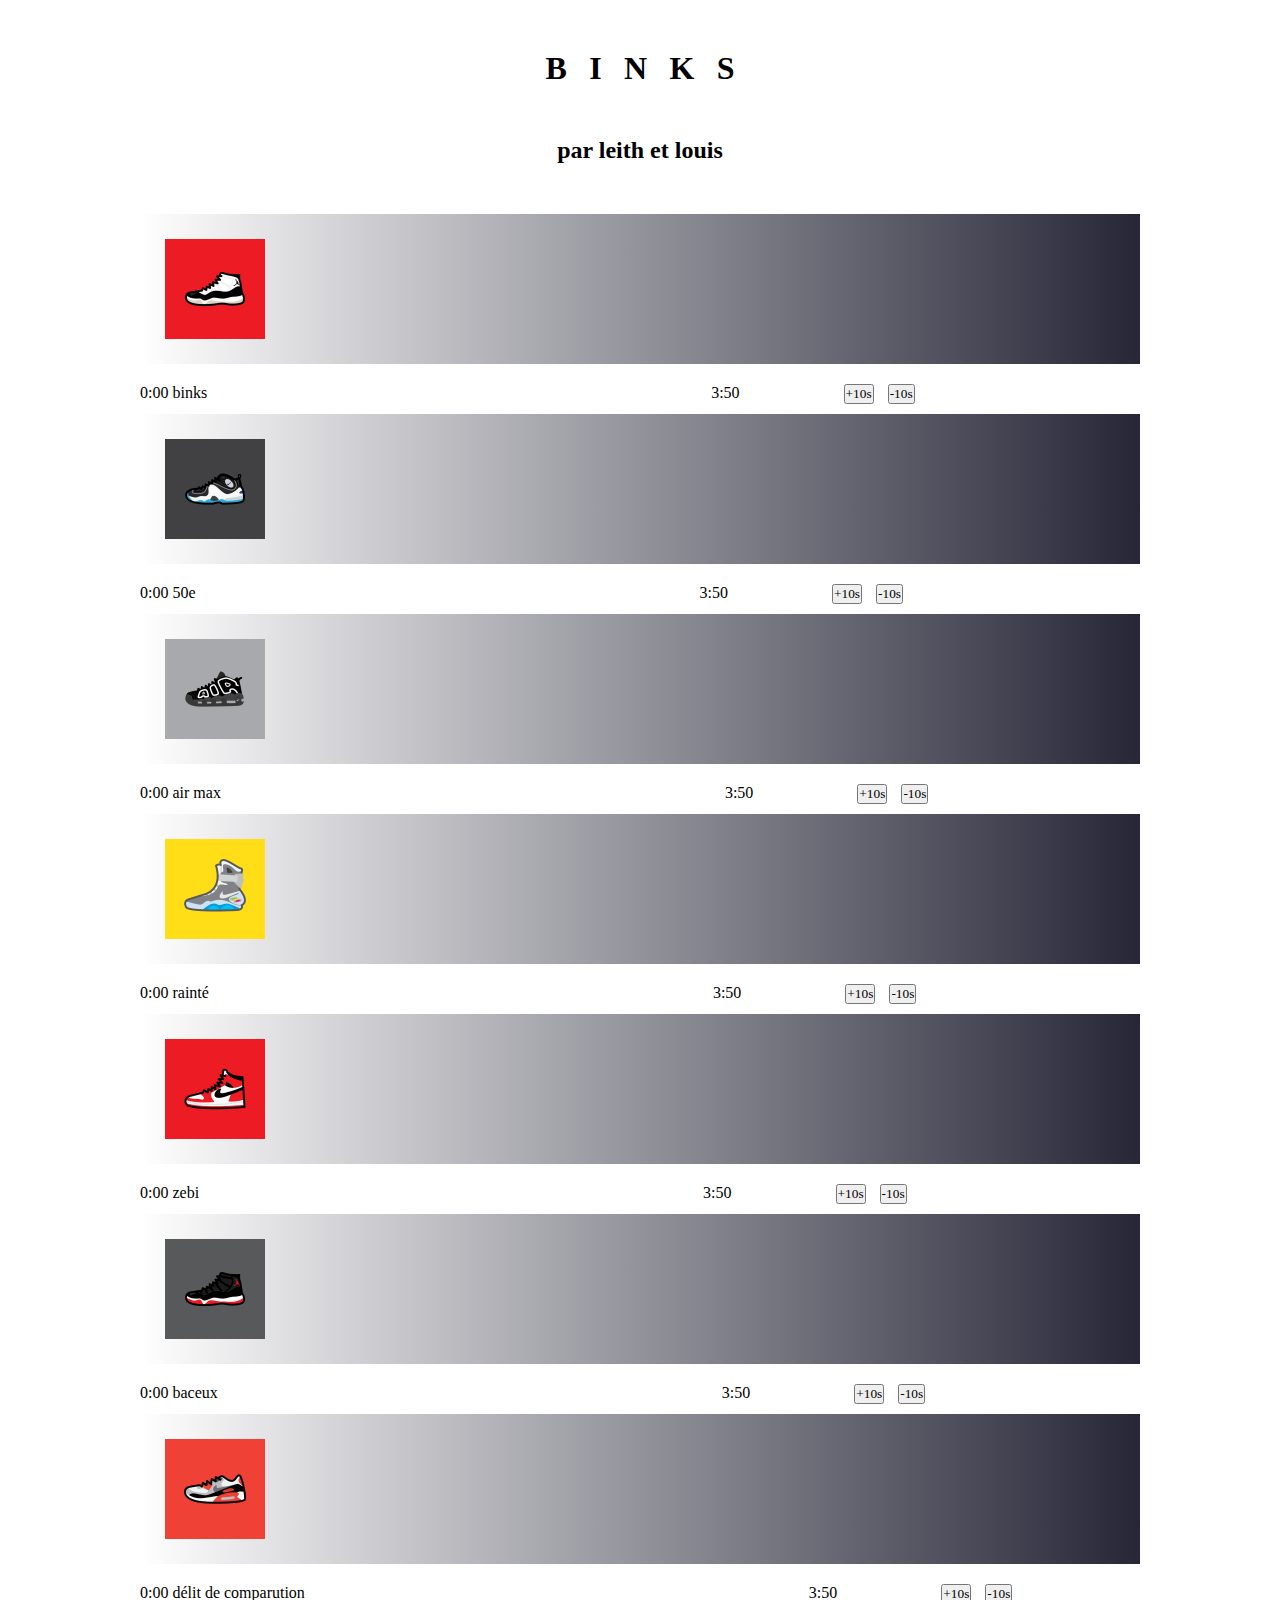
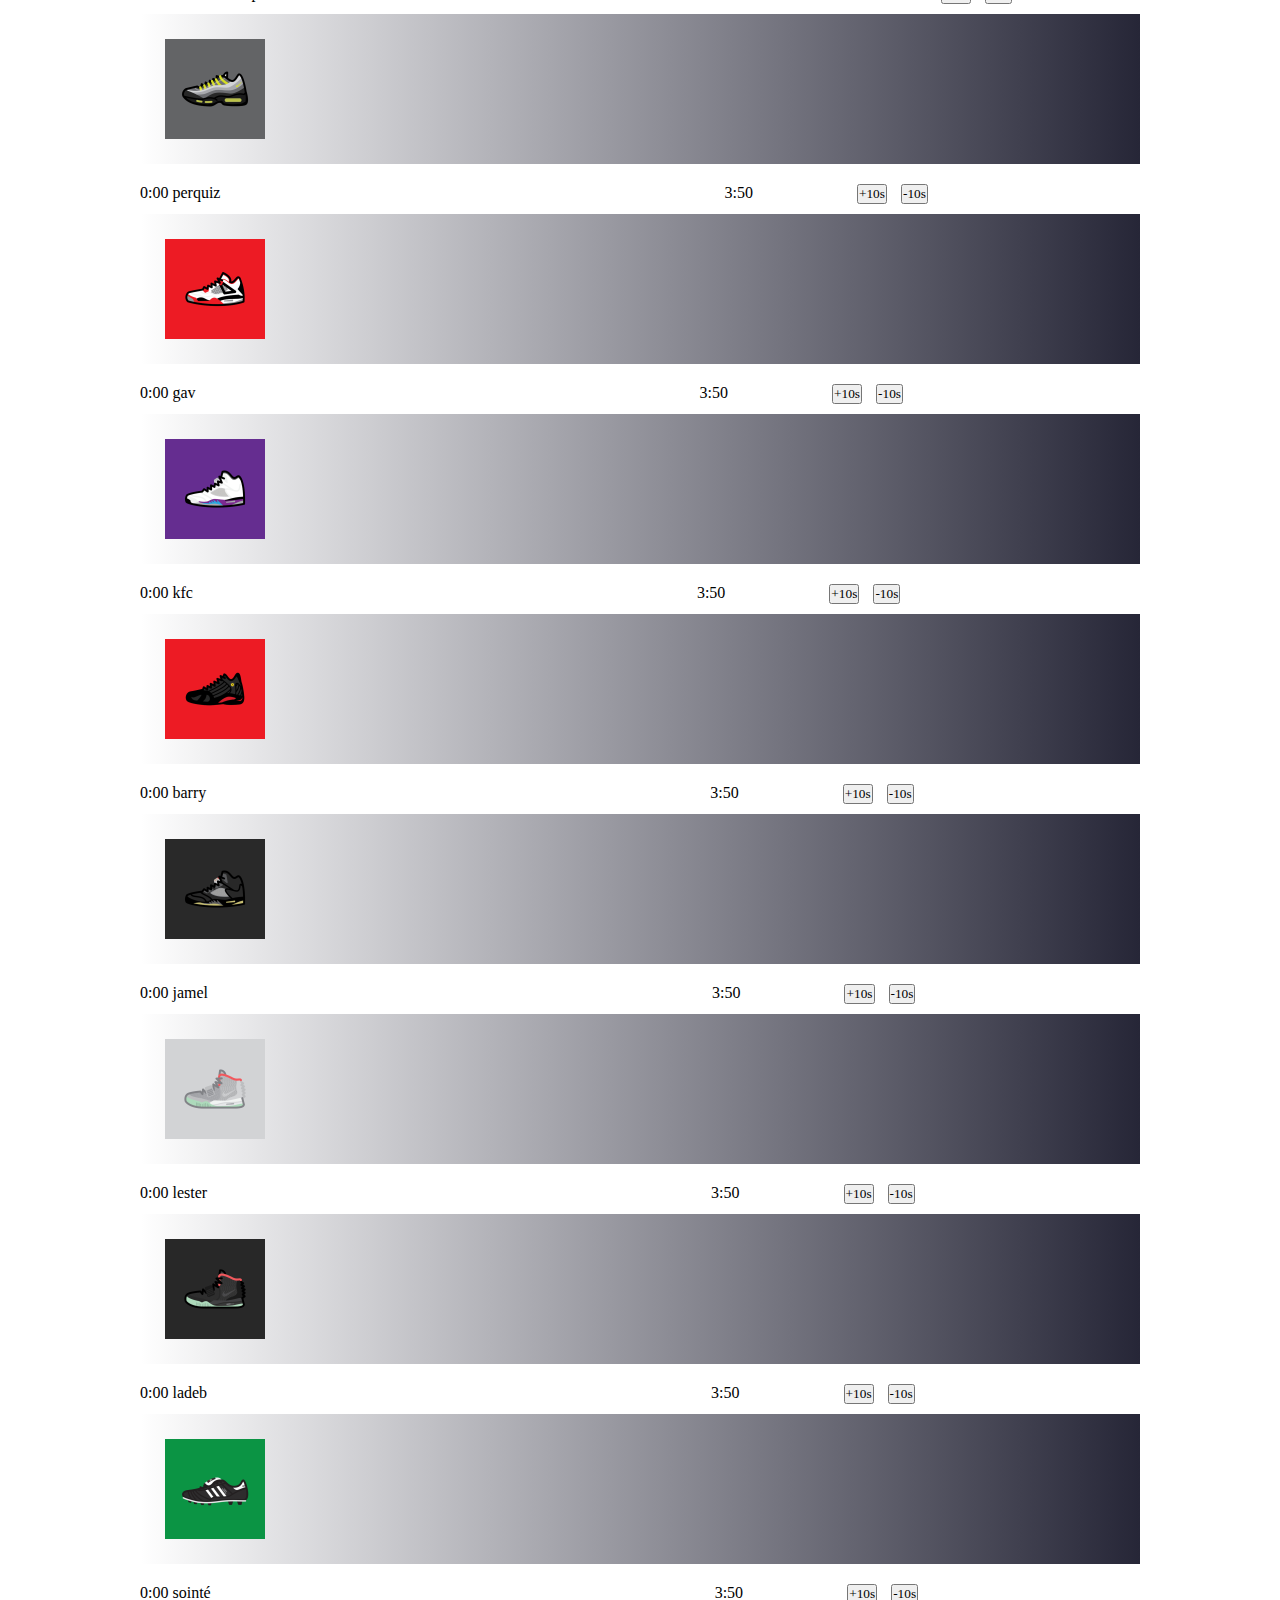
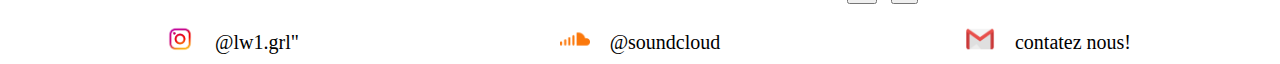
==== commit 5fc0ae12: "Création des fichiers de base pour le jeu" ====
--- a/Binks-master/index.html
+++ b/Binks-master/index.html
@@ -210,9 +210,6 @@
           <button id="boutonP10" type="button" onclick="boutonP('musique15')">+10s</button>
           <button id="boutonM10" type="button" onclick="boutonM('musique15')">-10s</button>
     </div>
-
-
-    <script src="script.js"></script>
 
   <footer>
       <nav>
@@ -237,5 +234,7 @@
     </p>
   </footer>
 
+  <script src="script.js"></script>
+
   </body>
 </html>
--- a/Binks-master/style.css
+++ b/Binks-master/style.css
@@ -36,8 +36,8 @@
 }
 
 
-body{
-  background-color: white;
+html{
+
   font-family: Quicksand-regular;
 }
 
@@ -46,7 +46,7 @@
   margin-bottom: 50px;
   height: 150px;
   width: 1000px;
-  background-color: grey;
+  background-image: linear-gradient(to right, rgba(38, 38, 55,0), rgba(38, 38, 55,1));
 }
 
 .logoMusique{
@@ -90,7 +90,7 @@
 }
 
 #barreProgression{
-  background-color: #CFD1D5;
+  background-color: grey;
   height: 150px;
   width: 0px;
   margin-left: 0px;
@@ -112,7 +112,7 @@
 
 #titre{
   display: inline-block;
-  margin-left: 150px;
+  margin-left: 50x;
   margin-top: 0px;
 }
 
@@ -120,6 +120,8 @@
   display: inline-block;
   margin-left: 100px;
   margin-top: 0px;
+  font-family:Quicksand-regular;
+
 
 }
 
@@ -127,5 +129,5 @@
   display: inline-block;
   margin-left: 10px;
   margin-top: 0px;
-
+  font-family:Quicksand-regular;
 }
